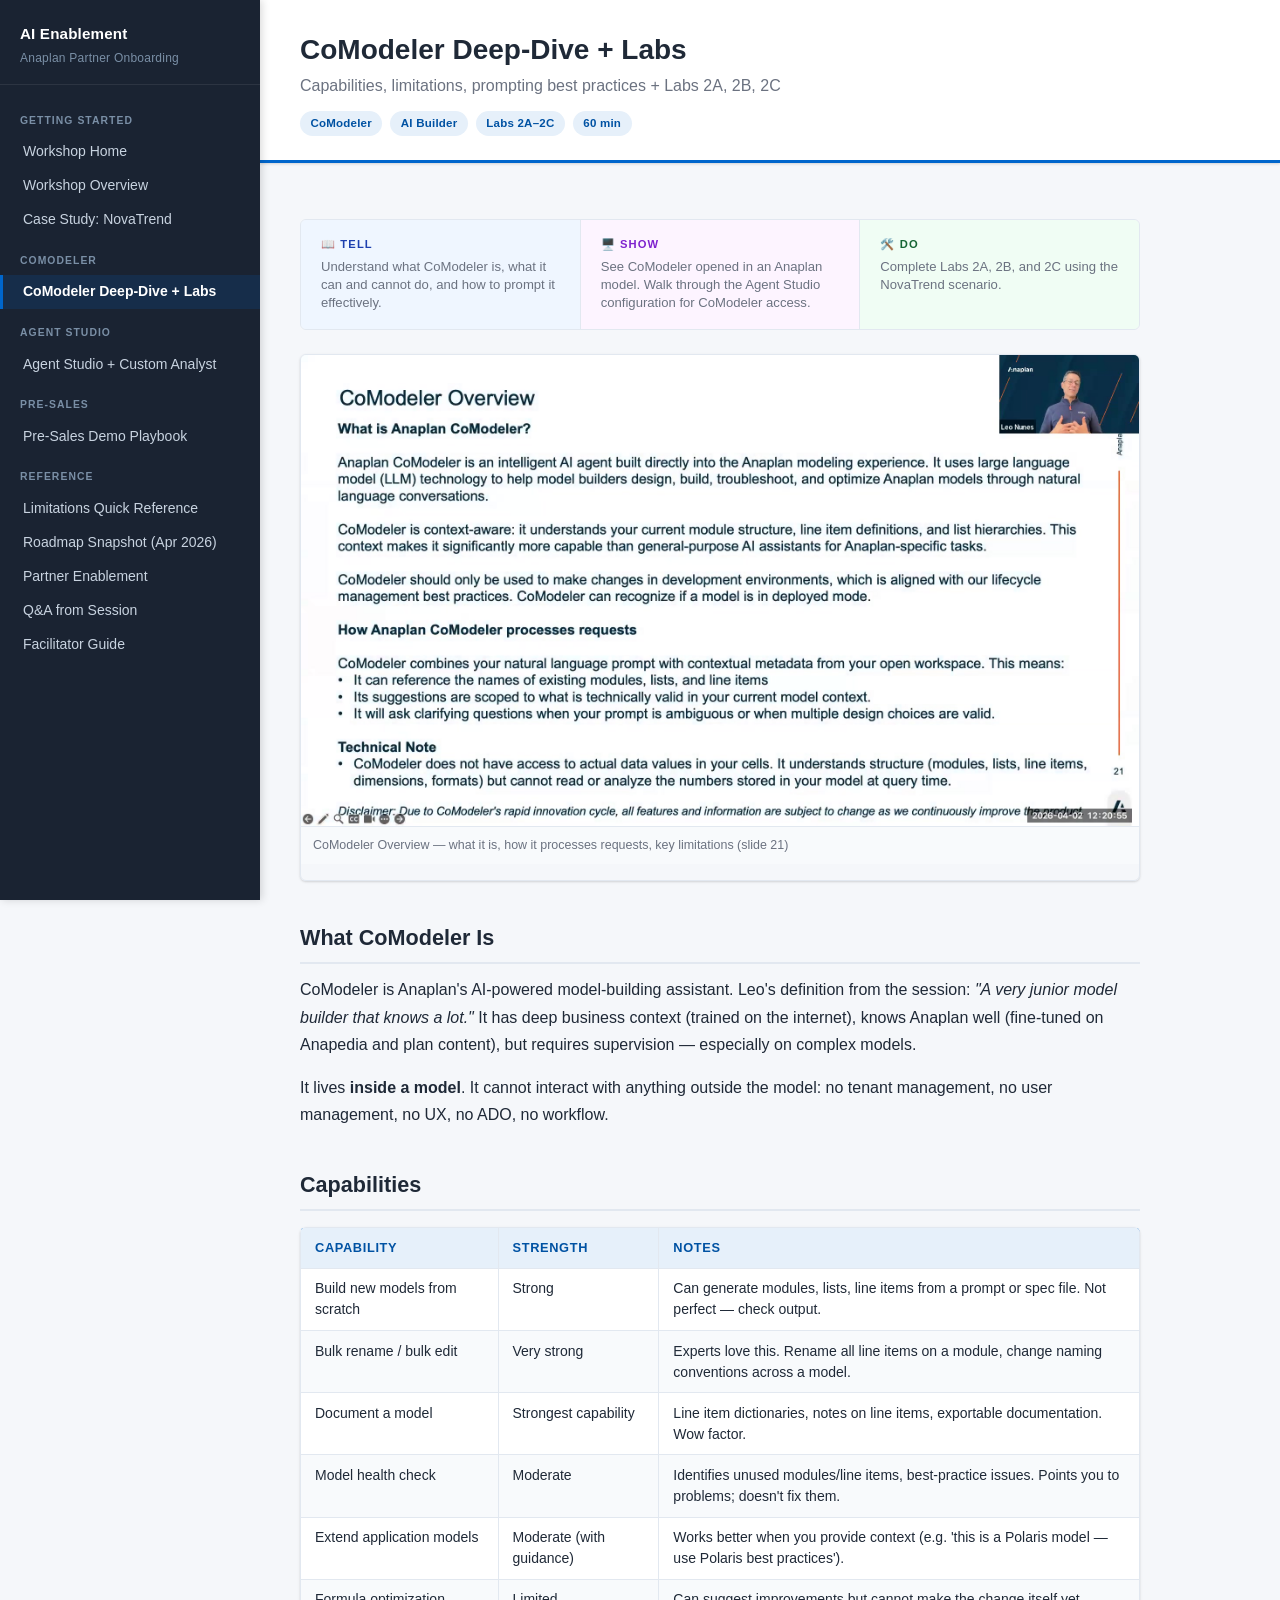
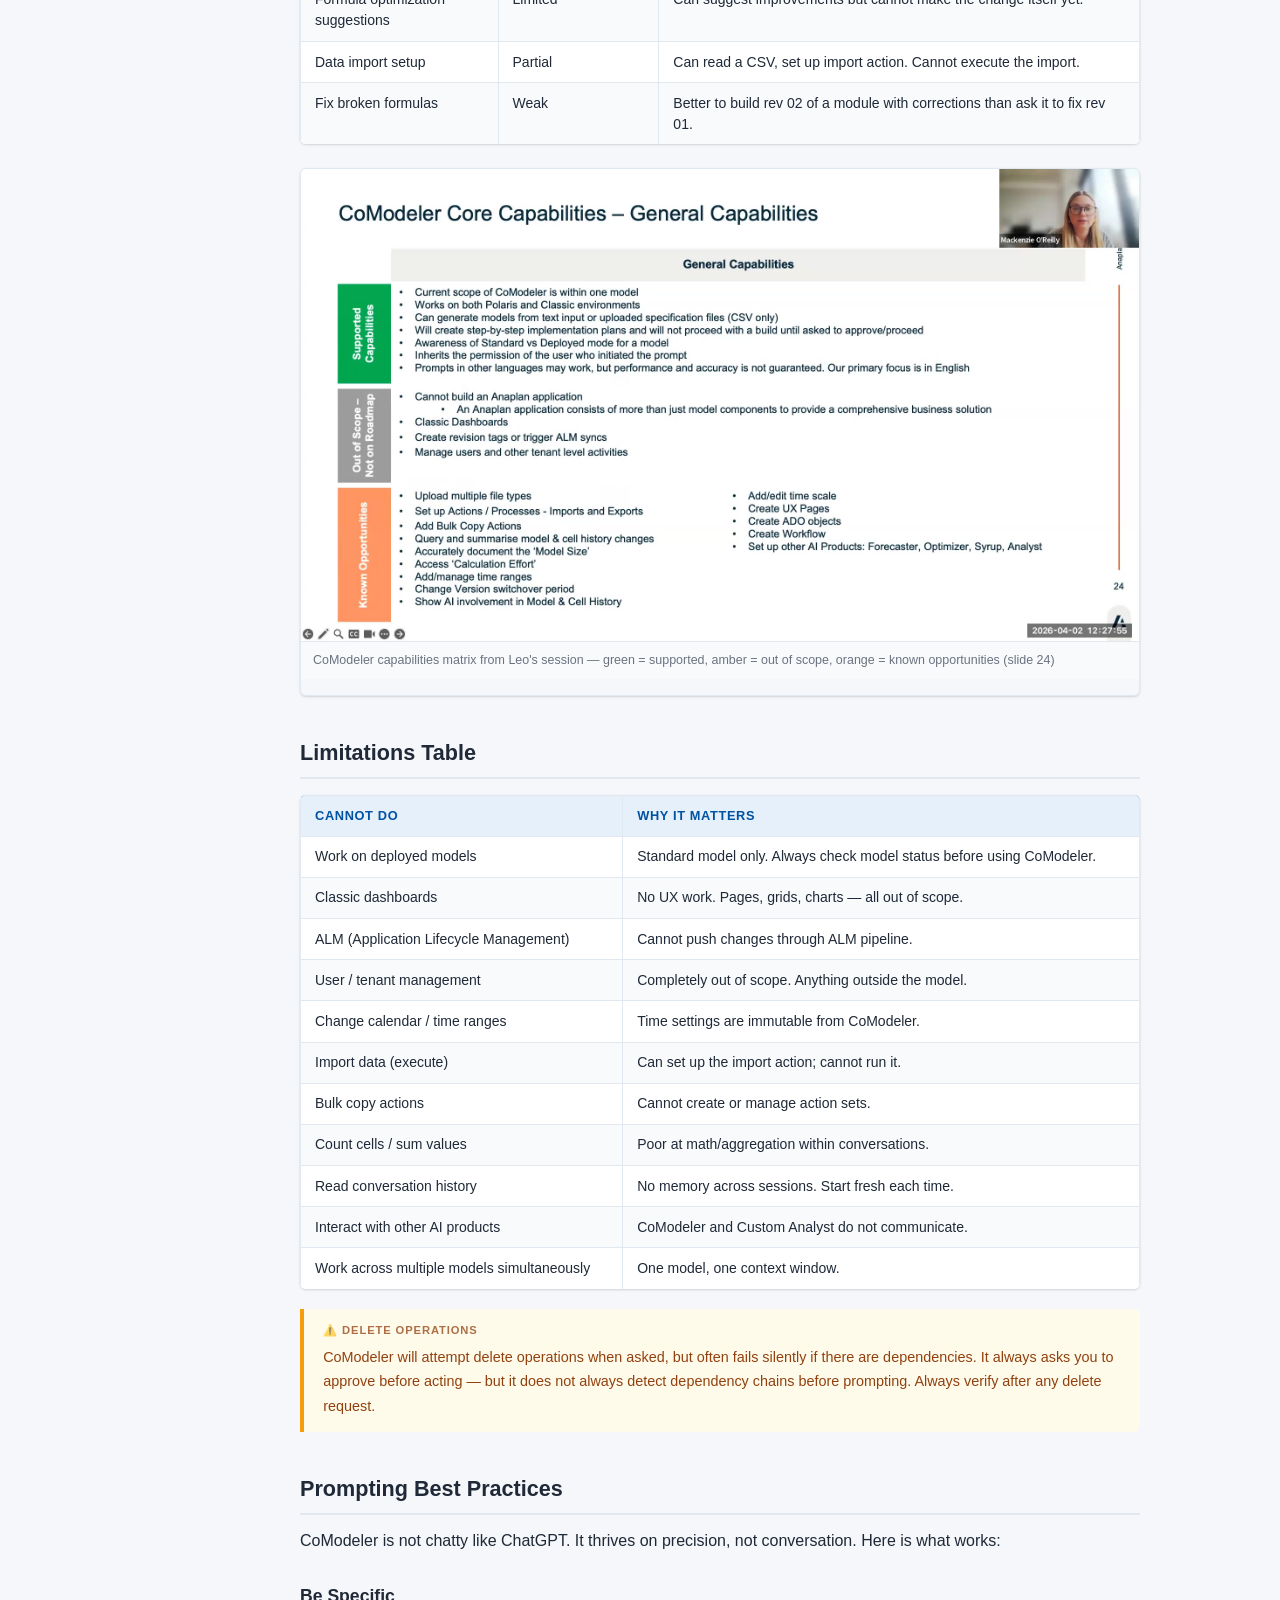
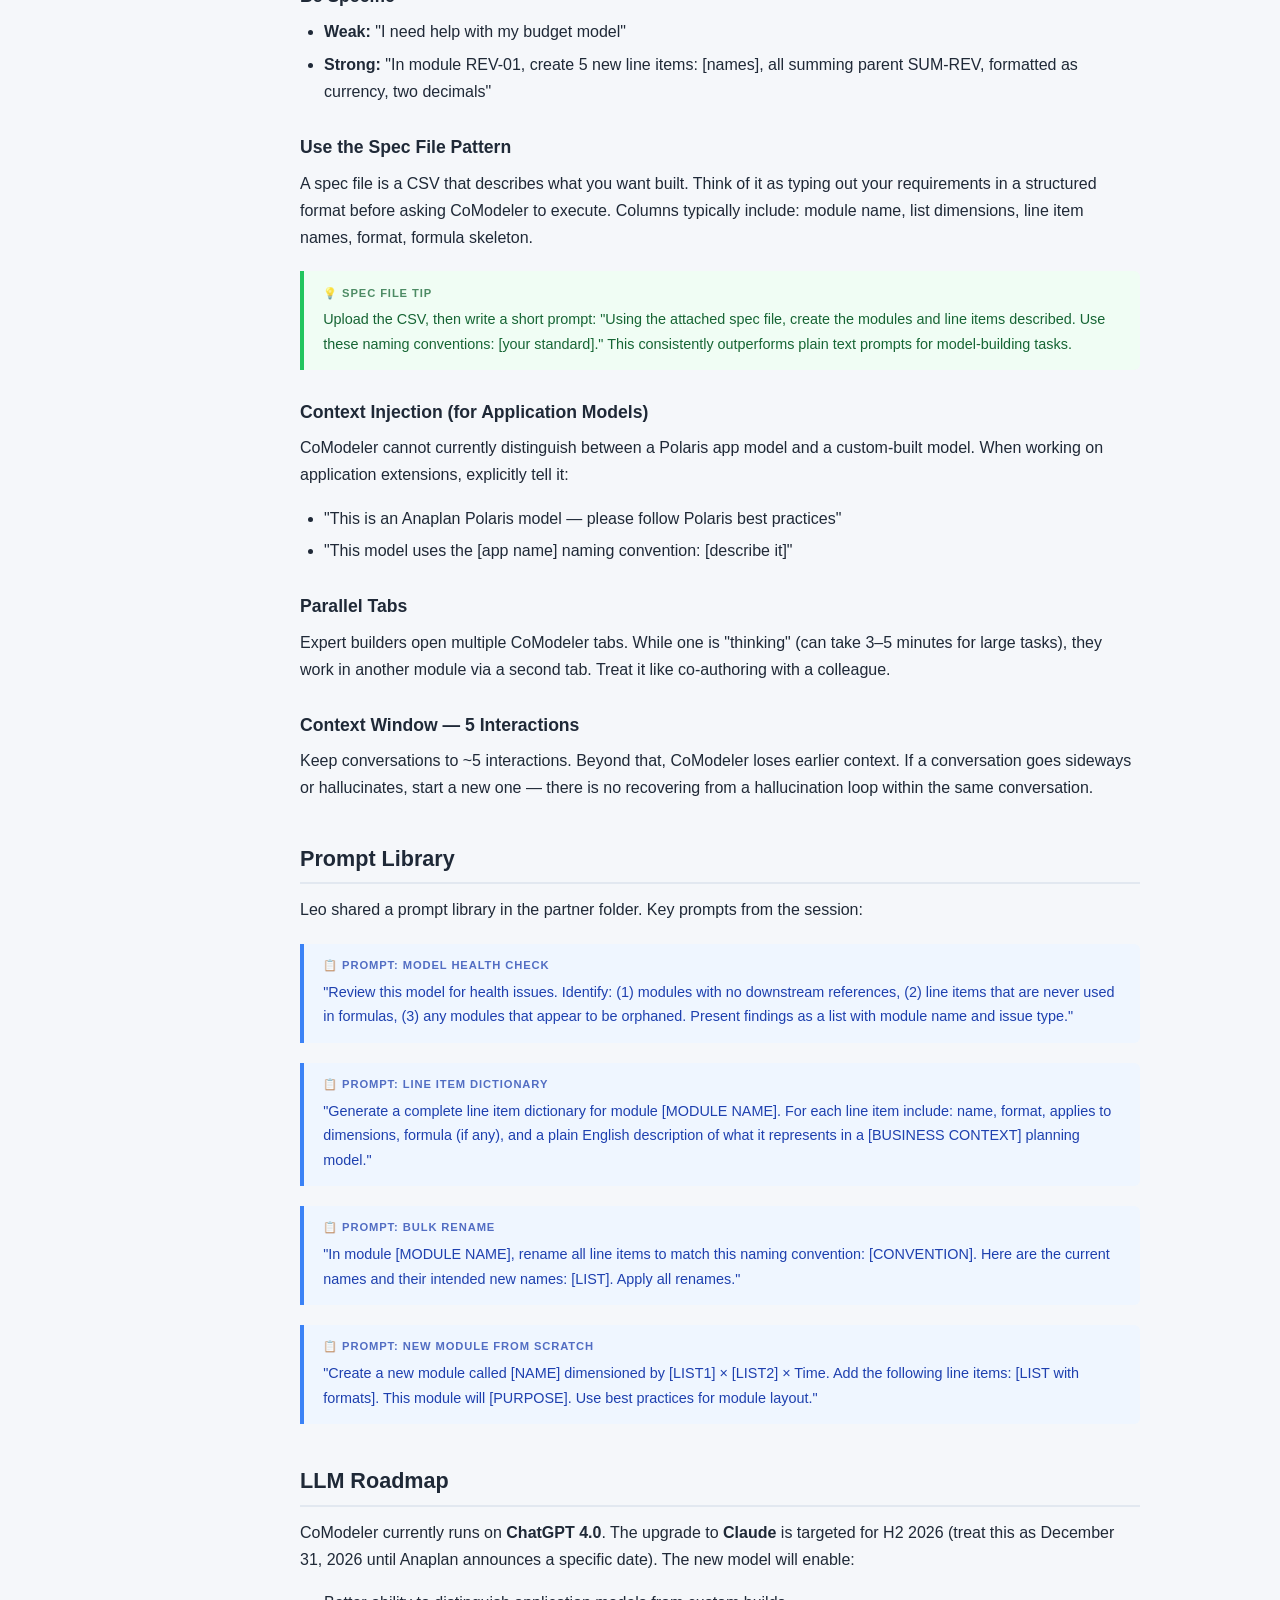
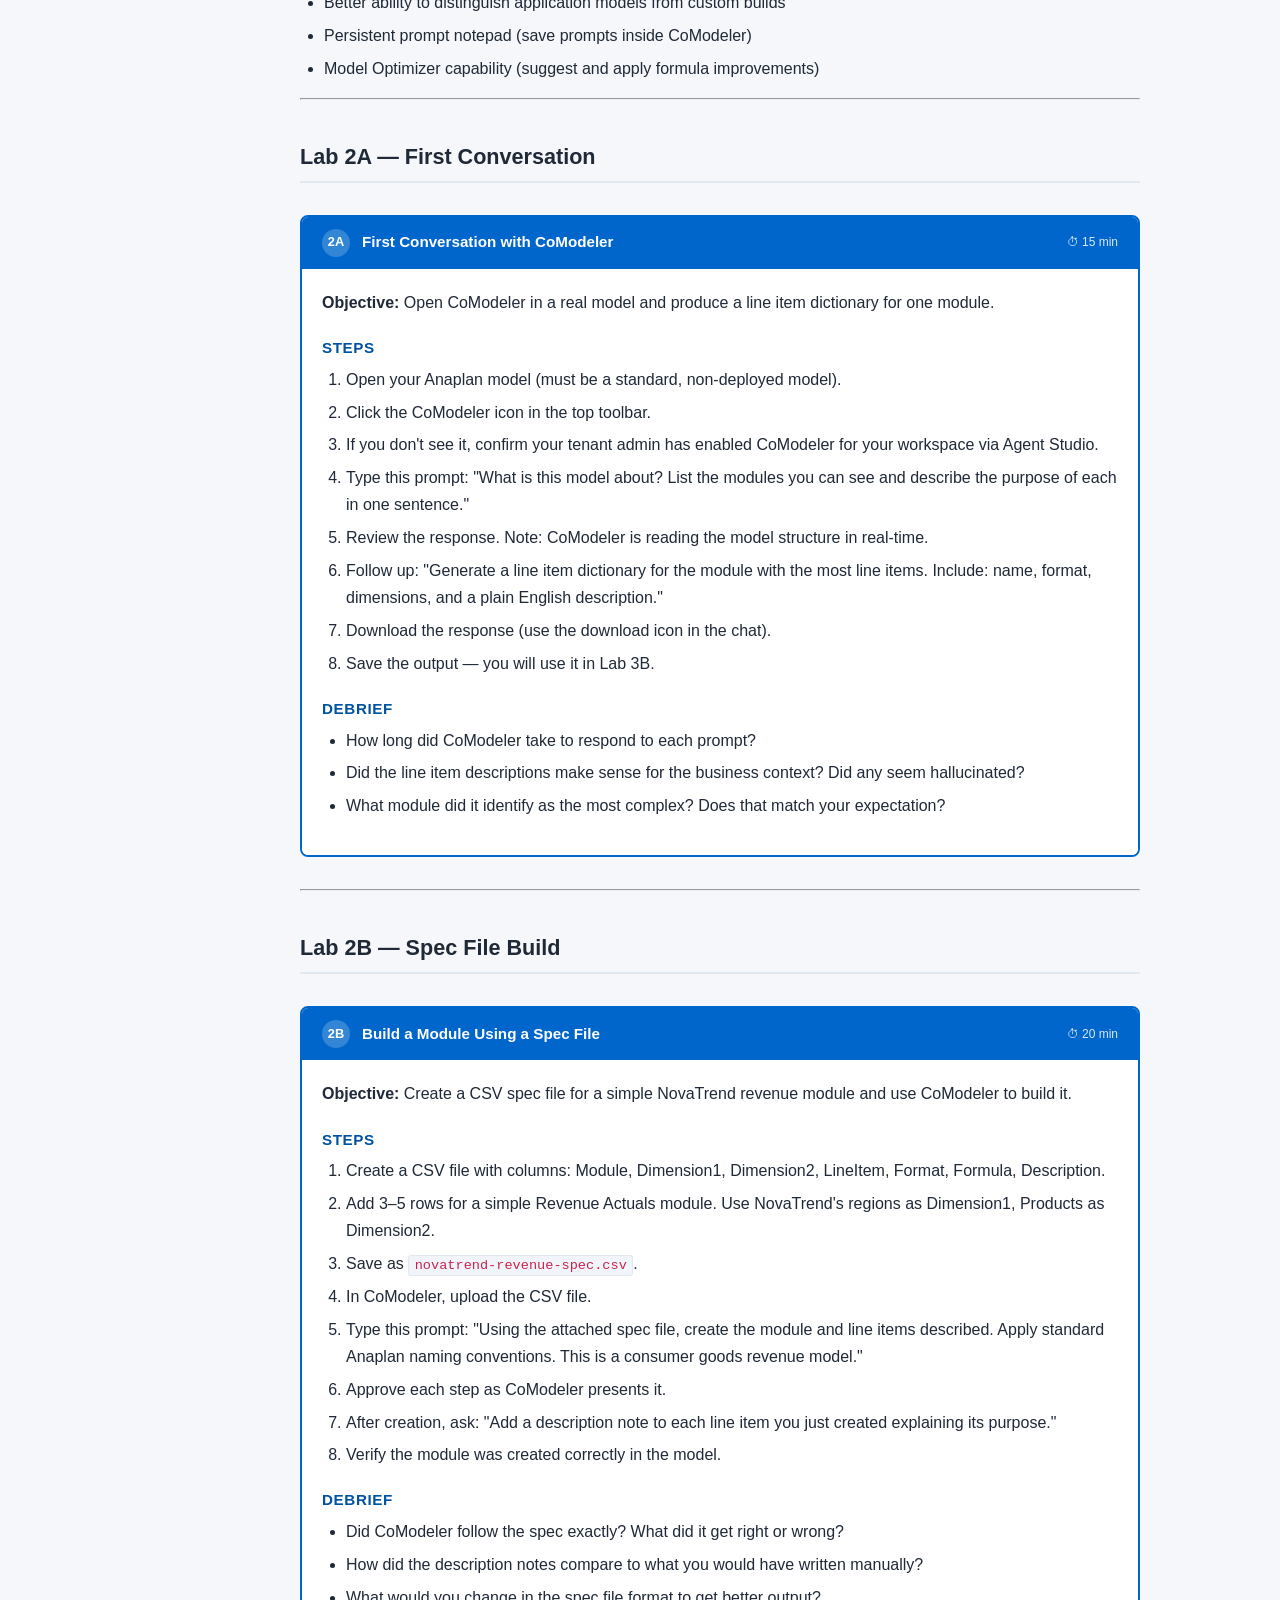
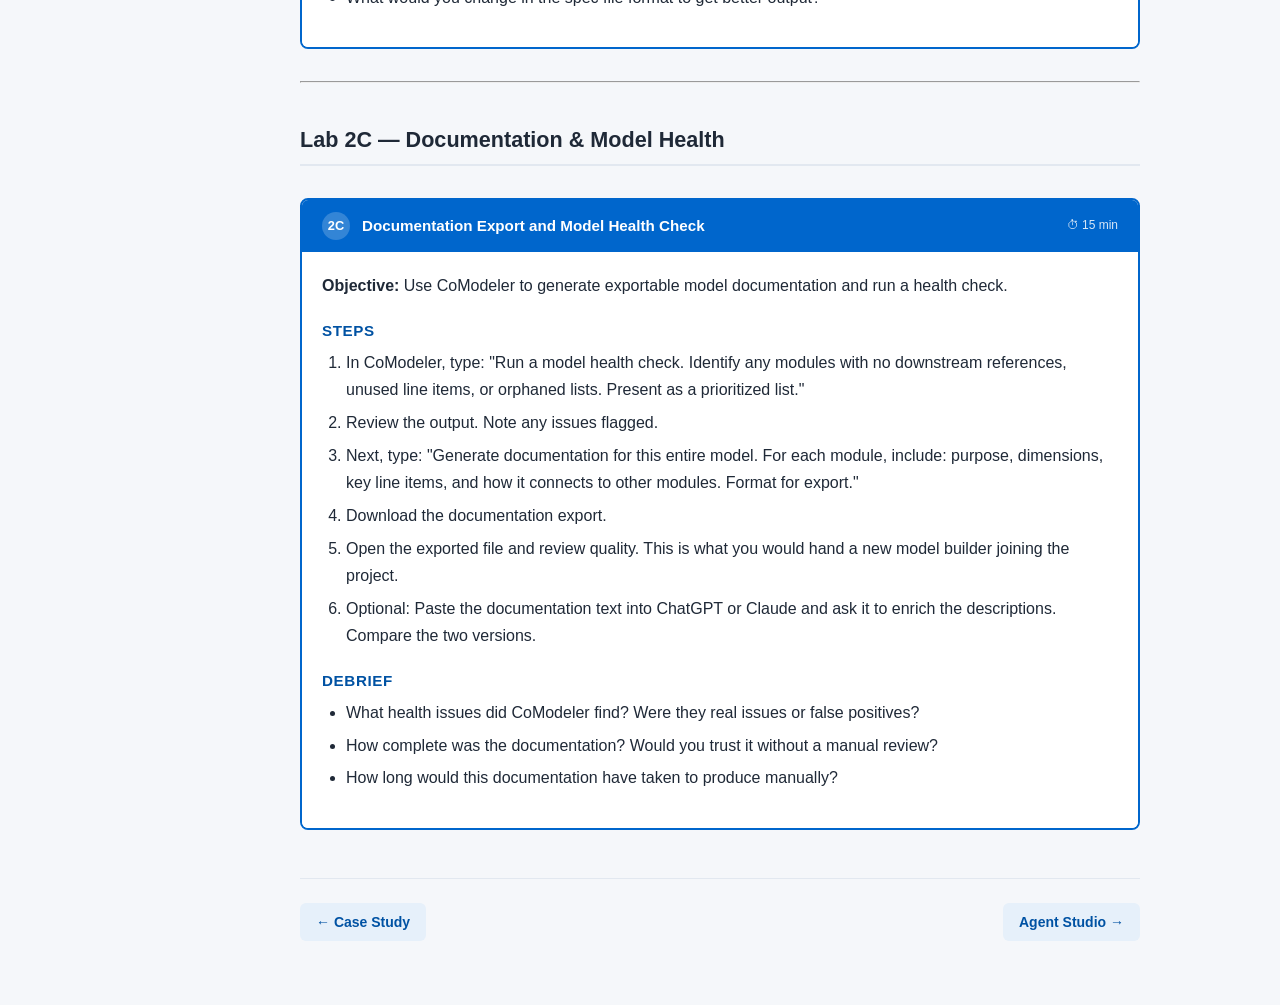
==== 03-comodeler.html @ 0d99a853 "Initial build: AI Enablement Lab Guide (April 2026)" ====
<!DOCTYPE html>
<html lang="en">
<head>
  <meta charset="UTF-8">
  <meta name="viewport" content="width=device-width, initial-scale=1.0">
  <title>CoModeler Deep-Dive + Labs — AI Enablement Lab Guide</title>
  <link rel="stylesheet" href="./css/style.css">
</head>
<body>
  <div class="mobile-header">
    <button id="hamburger">☰</button>
    <span>AI Enablement Lab Guide</span>
  </div>

  <nav class="sidebar">
    <div class="sidebar-header">
      <div class="sidebar-title">AI Enablement</div>
      <div class="sidebar-subtitle">Anaplan Partner Onboarding</div>
    </div>
    <ul class="nav-list">
      <li class="nav-section-title">Getting Started</li>
      <li><a class="nav-link" href="./index.html">Workshop Home</a></li>
      <li><a class="nav-link" href="./01-overview.html">Workshop Overview</a></li>
      <li><a class="nav-link" href="./02-case-study.html">Case Study: NovaTrend</a></li>
      <li class="nav-section-title">CoModeler</li>
      <li><a class="nav-link active" href="./03-comodeler.html">CoModeler Deep-Dive + Labs</a></li>
      <li class="nav-section-title">Agent Studio</li>
      <li><a class="nav-link" href="./04-agent-studio.html">Agent Studio + Custom Analyst</a></li>
      <li class="nav-section-title">Pre-Sales</li>
      <li><a class="nav-link" href="./05-presales-demo.html">Pre-Sales Demo Playbook</a></li>
      <li class="nav-section-title">Reference</li>
      <li><a class="nav-link" href="./06-limitations.html">Limitations Quick Reference</a></li>
      <li><a class="nav-link" href="./07-roadmap.html">Roadmap Snapshot (Apr 2026)</a></li>
      <li><a class="nav-link" href="./08-partner-enablement.html">Partner Enablement</a></li>
      <li><a class="nav-link" href="./09-qanda.html">Q&amp;A from Session</a></li>
      <li><a class="nav-link" href="./10-facilitator.html">Facilitator Guide</a></li>
    </ul>
  </nav>

  <main class="main-content">
    <div class="content-header">
      <h1>CoModeler Deep-Dive + Labs</h1>
      <p class="subtitle">Capabilities, limitations, prompting best practices + Labs 2A, 2B, 2C</p>
      <div class="badge-row">
        <span class="content-badge">CoModeler</span>
        <span class="content-badge">AI Builder</span>
        <span class="content-badge">Labs 2A–2C</span>
        <span class="content-badge">60 min</span>
      </div>
    </div>
    <div class="content-body">
      <div class="tsd-banner">
        <div class="tsd-step tsd-step-tell">
          <div class="tsd-step-label">📖 Tell</div>
          <div class="tsd-step-desc">Understand what CoModeler is, what it can and cannot do, and how to prompt it effectively.</div>
        </div>
        <div class="tsd-step tsd-step-show">
          <div class="tsd-step-label">🖥️ Show</div>
          <div class="tsd-step-desc">See CoModeler opened in an Anaplan model. Walk through the Agent Studio configuration for CoModeler access.</div>
        </div>
        <div class="tsd-step tsd-step-do">
          <div class="tsd-step-label">🛠️ Do</div>
          <div class="tsd-step-desc">Complete Labs 2A, 2B, and 2C using the NovaTrend scenario.</div>
        </div>
      </div>

      <div class="screenshot-wrap">
        <img src="./img/ss-1080.jpg" alt="CoModeler Overview slide from Leo's session" class="screenshot">
        <p class="screenshot-caption">CoModeler Overview — what it is, how it processes requests, key limitations (slide 21)</p>
      </div>

      <h2>What CoModeler Is</h2>
      <p>CoModeler is Anaplan's AI-powered model-building assistant. Leo's definition from the session: <em>"A very junior model builder that knows a lot."</em> It has deep business context (trained on the internet), knows Anaplan well (fine-tuned on Anapedia and plan content), but requires supervision — especially on complex models.</p>

      <p>It lives <strong>inside a model</strong>. It cannot interact with anything outside the model: no tenant management, no user management, no UX, no ADO, no workflow.</p>

      <h2>Capabilities</h2>
            <div class="table-wrap">
        <table>
          <thead><tr><th>Capability</th><th>Strength</th><th>Notes</th></tr></thead>
          <tbody>
        <tr><td>Build new models from scratch</td><td>Strong</td><td>Can generate modules, lists, line items from a prompt or spec file. Not perfect — check output.</td></tr>
        <tr><td>Bulk rename / bulk edit</td><td>Very strong</td><td>Experts love this. Rename all line items on a module, change naming conventions across a model.</td></tr>
        <tr><td>Document a model</td><td>Strongest capability</td><td>Line item dictionaries, notes on line items, exportable documentation. Wow factor.</td></tr>
        <tr><td>Model health check</td><td>Moderate</td><td>Identifies unused modules/line items, best-practice issues. Points you to problems; doesn't fix them.</td></tr>
        <tr><td>Extend application models</td><td>Moderate (with guidance)</td><td>Works better when you provide context (e.g. 'this is a Polaris model — use Polaris best practices').</td></tr>
        <tr><td>Formula optimization suggestions</td><td>Limited</td><td>Can suggest improvements but cannot make the change itself yet.</td></tr>
        <tr><td>Data import setup</td><td>Partial</td><td>Can read a CSV, set up import action. Cannot execute the import.</td></tr>
        <tr><td>Fix broken formulas</td><td>Weak</td><td>Better to build rev 02 of a module with corrections than ask it to fix rev 01.</td></tr>
          </tbody>
        </table>
      </div>

      <div class="screenshot-wrap">
        <img src="./img/ss-1500.jpg" alt="CoModeler Core Capabilities — Supported, Out of Scope, Known Opportunities" class="screenshot">
        <p class="screenshot-caption">CoModeler capabilities matrix from Leo's session — green = supported, amber = out of scope, orange = known opportunities (slide 24)</p>
      </div>

      <h2>Limitations Table</h2>
            <div class="table-wrap">
        <table>
          <thead><tr><th>Cannot Do</th><th>Why It Matters</th></tr></thead>
          <tbody>
        <tr><td>Work on deployed models</td><td>Standard model only. Always check model status before using CoModeler.</td></tr>
        <tr><td>Classic dashboards</td><td>No UX work. Pages, grids, charts — all out of scope.</td></tr>
        <tr><td>ALM (Application Lifecycle Management)</td><td>Cannot push changes through ALM pipeline.</td></tr>
        <tr><td>User / tenant management</td><td>Completely out of scope. Anything outside the model.</td></tr>
        <tr><td>Change calendar / time ranges</td><td>Time settings are immutable from CoModeler.</td></tr>
        <tr><td>Import data (execute)</td><td>Can set up the import action; cannot run it.</td></tr>
        <tr><td>Bulk copy actions</td><td>Cannot create or manage action sets.</td></tr>
        <tr><td>Count cells / sum values</td><td>Poor at math/aggregation within conversations.</td></tr>
        <tr><td>Read conversation history</td><td>No memory across sessions. Start fresh each time.</td></tr>
        <tr><td>Interact with other AI products</td><td>CoModeler and Custom Analyst do not communicate.</td></tr>
        <tr><td>Work across multiple models simultaneously</td><td>One model, one context window.</td></tr>
          </tbody>
        </table>
      </div>

      <div class="callout-warning">
        <span class="callout-label">⚠️ Delete Operations</span>
        <p>CoModeler will attempt delete operations when asked, but often fails silently if there are dependencies. It always asks you to approve before acting — but it does not always detect dependency chains before prompting. Always verify after any delete request.</p>
      </div>

      <h2>Prompting Best Practices</h2>
      <p>CoModeler is not chatty like ChatGPT. It thrives on precision, not conversation. Here is what works:</p>

      <h3>Be Specific</h3>
      <ul>
        <li><strong>Weak:</strong> "I need help with my budget model"</li>
        <li><strong>Strong:</strong> "In module REV-01, create 5 new line items: [names], all summing parent SUM-REV, formatted as currency, two decimals"</li>
      </ul>

      <h3>Use the Spec File Pattern</h3>
      <p>A spec file is a CSV that describes what you want built. Think of it as typing out your requirements in a structured format before asking CoModeler to execute. Columns typically include: module name, list dimensions, line item names, format, formula skeleton.</p>

      <div class="callout-tip">
        <span class="callout-label">💡 Spec File Tip</span>
        <p>Upload the CSV, then write a short prompt: "Using the attached spec file, create the modules and line items described. Use these naming conventions: [your standard]." This consistently outperforms plain text prompts for model-building tasks.</p>
      </div>

      <h3>Context Injection (for Application Models)</h3>
      <p>CoModeler cannot currently distinguish between a Polaris app model and a custom-built model. When working on application extensions, explicitly tell it:</p>
      <ul>
        <li>"This is an Anaplan Polaris model — please follow Polaris best practices"</li>
        <li>"This model uses the [app name] naming convention: [describe it]"</li>
      </ul>

      <h3>Parallel Tabs</h3>
      <p>Expert builders open multiple CoModeler tabs. While one is "thinking" (can take 3–5 minutes for large tasks), they work in another module via a second tab. Treat it like co-authoring with a colleague.</p>

      <h3>Context Window — 5 Interactions</h3>
      <p>Keep conversations to ~5 interactions. Beyond that, CoModeler loses earlier context. If a conversation goes sideways or hallucinates, start a new one — there is no recovering from a hallucination loop within the same conversation.</p>

      <h2>Prompt Library</h2>
      <p>Leo shared a prompt library in the partner folder. Key prompts from the session:</p>

      <div class="callout-note">
        <span class="callout-label">📋 Prompt: Model Health Check</span>
        <p>"Review this model for health issues. Identify: (1) modules with no downstream references, (2) line items that are never used in formulas, (3) any modules that appear to be orphaned. Present findings as a list with module name and issue type."</p>
      </div>

      <div class="callout-note">
        <span class="callout-label">📋 Prompt: Line Item Dictionary</span>
        <p>"Generate a complete line item dictionary for module [MODULE NAME]. For each line item include: name, format, applies to dimensions, formula (if any), and a plain English description of what it represents in a [BUSINESS CONTEXT] planning model."</p>
      </div>

      <div class="callout-note">
        <span class="callout-label">📋 Prompt: Bulk Rename</span>
        <p>"In module [MODULE NAME], rename all line items to match this naming convention: [CONVENTION]. Here are the current names and their intended new names: [LIST]. Apply all renames."</p>
      </div>

      <div class="callout-note">
        <span class="callout-label">📋 Prompt: New Module from Scratch</span>
        <p>"Create a new module called [NAME] dimensioned by [LIST1] × [LIST2] × Time. Add the following line items: [LIST with formats]. This module will [PURPOSE]. Use best practices for module layout."</p>
      </div>

      <h2>LLM Roadmap</h2>
      <p>CoModeler currently runs on <strong>ChatGPT 4.0</strong>. The upgrade to <strong>Claude</strong> is targeted for H2 2026 (treat this as December 31, 2026 until Anaplan announces a specific date). The new model will enable:</p>
      <ul>
        <li>Better ability to distinguish application models from custom builds</li>
        <li>Persistent prompt notepad (save prompts inside CoModeler)</li>
        <li>Model Optimizer capability (suggest and apply formula improvements)</li>
      </ul>

      <hr>
      <h2>Lab 2A — First Conversation</h2>
            <div class="mini-lab">
        <div class="mini-lab-header">
          <div class="mini-lab-number">2A</div>
          <div class="mini-lab-title">First Conversation with CoModeler</div>
          <div class="mini-lab-duration">⏱ 15 min</div>
        </div>
        <div class="mini-lab-body">
          <p><strong>Objective:</strong> Open CoModeler in a real model and produce a line item dictionary for one module.</p>
          <h4>Steps</h4>
          <ol>
          <li>Open your Anaplan model (must be a standard, non-deployed model).</li>
          <li>Click the CoModeler icon in the top toolbar.</li>
          <li>If you don't see it, confirm your tenant admin has enabled CoModeler for your workspace via Agent Studio.</li>
          <li>Type this prompt: "What is this model about? List the modules you can see and describe the purpose of each in one sentence."</li>
          <li>Review the response. Note: CoModeler is reading the model structure in real-time.</li>
          <li>Follow up: "Generate a line item dictionary for the module with the most line items. Include: name, format, dimensions, and a plain English description."</li>
          <li>Download the response (use the download icon in the chat).</li>
          <li>Save the output — you will use it in Lab 3B.</li>
          </ol>
          <h4>Debrief</h4>
          <ul>
          <li>How long did CoModeler take to respond to each prompt?</li>
          <li>Did the line item descriptions make sense for the business context? Did any seem hallucinated?</li>
          <li>What module did it identify as the most complex? Does that match your expectation?</li>
          </ul>
        </div>
      </div>

      <hr>
      <h2>Lab 2B — Spec File Build</h2>
            <div class="mini-lab">
        <div class="mini-lab-header">
          <div class="mini-lab-number">2B</div>
          <div class="mini-lab-title">Build a Module Using a Spec File</div>
          <div class="mini-lab-duration">⏱ 20 min</div>
        </div>
        <div class="mini-lab-body">
          <p><strong>Objective:</strong> Create a CSV spec file for a simple NovaTrend revenue module and use CoModeler to build it.</p>
          <h4>Steps</h4>
          <ol>
          <li>Create a CSV file with columns: Module, Dimension1, Dimension2, LineItem, Format, Formula, Description.</li>
          <li>Add 3–5 rows for a simple Revenue Actuals module. Use NovaTrend's regions as Dimension1, Products as Dimension2.</li>
          <li>Save as <code>novatrend-revenue-spec.csv</code>.</li>
          <li>In CoModeler, upload the CSV file.</li>
          <li>Type this prompt: "Using the attached spec file, create the module and line items described. Apply standard Anaplan naming conventions. This is a consumer goods revenue model."</li>
          <li>Approve each step as CoModeler presents it.</li>
          <li>After creation, ask: "Add a description note to each line item you just created explaining its purpose."</li>
          <li>Verify the module was created correctly in the model.</li>
          </ol>
          <h4>Debrief</h4>
          <ul>
          <li>Did CoModeler follow the spec exactly? What did it get right or wrong?</li>
          <li>How did the description notes compare to what you would have written manually?</li>
          <li>What would you change in the spec file format to get better output?</li>
          </ul>
        </div>
      </div>

      <hr>
      <h2>Lab 2C — Documentation &amp; Model Health</h2>
            <div class="mini-lab">
        <div class="mini-lab-header">
          <div class="mini-lab-number">2C</div>
          <div class="mini-lab-title">Documentation Export and Model Health Check</div>
          <div class="mini-lab-duration">⏱ 15 min</div>
        </div>
        <div class="mini-lab-body">
          <p><strong>Objective:</strong> Use CoModeler to generate exportable model documentation and run a health check.</p>
          <h4>Steps</h4>
          <ol>
          <li>In CoModeler, type: "Run a model health check. Identify any modules with no downstream references, unused line items, or orphaned lists. Present as a prioritized list."</li>
          <li>Review the output. Note any issues flagged.</li>
          <li>Next, type: "Generate documentation for this entire model. For each module, include: purpose, dimensions, key line items, and how it connects to other modules. Format for export."</li>
          <li>Download the documentation export.</li>
          <li>Open the exported file and review quality. This is what you would hand a new model builder joining the project.</li>
          <li>Optional: Paste the documentation text into ChatGPT or Claude and ask it to enrich the descriptions. Compare the two versions.</li>
          </ol>
          <h4>Debrief</h4>
          <ul>
          <li>What health issues did CoModeler find? Were they real issues or false positives?</li>
          <li>How complete was the documentation? Would you trust it without a manual review?</li>
          <li>How long would this documentation have taken to produce manually?</li>
          </ul>
        </div>
      </div>
      <div class="prevnext-nav">
      <a class="prevnext-prev" href="./02-case-study.html">&larr; Case Study</a>
      <a class="prevnext-next" href="./04-agent-studio.html">Agent Studio &rarr;</a>
      </div>
    </div>
  </main>
  <script src="./js/nav.js"></script>
</body>
</html>
---- css/style.css ----
/* ============================================================
   T&Q Lab Guide — Main Stylesheet
   Anaplan RPM Apps Workshop
   ============================================================ */

:root {
  --color-primary: #0066CC;
  --color-primary-dark: #0052a3;
  --color-primary-light: #e6f0fa;
  --color-sidebar-bg: #1a2332;
  --color-sidebar-text: #c8d3e0;
  --color-sidebar-heading: #7a8fa6;
  --color-sidebar-active: #0066CC;
  --color-sidebar-hover-bg: #243044;
  --color-bg: #f5f7fa;
  --color-white: #ffffff;
  --color-text: #1f2937;
  --color-text-muted: #6b7280;
  --color-border: #e2e8f0;

  /* Callout colors */
  --color-tip-border: #22c55e;
  --color-tip-bg: #f0fdf4;
  --color-tip-text: #166534;
  --color-warning-border: #f59e0b;
  --color-warning-bg: #fffbeb;
  --color-warning-text: #92400e;
  --color-note-border: #3b82f6;
  --color-note-bg: #eff6ff;
  --color-note-text: #1e40af;
  --color-important-border: #ef4444;
  --color-important-bg: #fef2f2;
  --color-important-text: #991b1b;

  --sidebar-width: 260px;
  --header-height: 52px;
  --font-sans: -apple-system, BlinkMacSystemFont, 'Segoe UI', Roboto, Oxygen, Ubuntu, sans-serif;
  --font-mono: 'SFMono-Regular', Consolas, 'Liberation Mono', Menlo, monospace;
  --radius: 6px;
  --shadow: 0 1px 3px rgba(0,0,0,0.1), 0 1px 2px rgba(0,0,0,0.06);
  --shadow-md: 0 4px 6px -1px rgba(0,0,0,0.1), 0 2px 4px -1px rgba(0,0,0,0.06);
}

/* ============================================================
   Reset & Base
   ============================================================ */

*, *::before, *::after {
  box-sizing: border-box;
  margin: 0;
  padding: 0;
}

html {
  font-size: 16px;
  scroll-behavior: smooth;
}

body {
  font-family: var(--font-sans);
  background: var(--color-bg);
  color: var(--color-text);
  line-height: 1.6;
}

/* ============================================================
   Mobile Header (hidden on desktop)
   ============================================================ */

.mobile-header {
  display: none;
  position: fixed;
  top: 0;
  left: 0;
  right: 0;
  height: var(--header-height);
  background: var(--color-sidebar-bg);
  color: #fff;
  align-items: center;
  padding: 0 1rem;
  gap: 1rem;
  z-index: 200;
  box-shadow: var(--shadow-md);
}

.mobile-header span {
  font-size: 1rem;
  font-weight: 600;
  color: #fff;
}

#hamburger {
  background: none;
  border: none;
  color: #fff;
  font-size: 1.4rem;
  cursor: pointer;
  padding: 4px 8px;
  border-radius: var(--radius);
  transition: background 0.15s;
}

#hamburger:hover {
  background: rgba(255,255,255,0.1);
}

/* ============================================================
   Sidebar
   ============================================================ */

.sidebar {
  position: fixed;
  top: 0;
  left: 0;
  bottom: 0;
  width: var(--sidebar-width);
  background: var(--color-sidebar-bg);
  color: var(--color-sidebar-text);
  overflow-y: auto;
  z-index: 100;
  display: flex;
  flex-direction: column;
  box-shadow: 2px 0 8px rgba(0,0,0,0.15);
}

.sidebar-header {
  padding: 1.5rem 1.25rem 1rem;
  border-bottom: 1px solid rgba(255,255,255,0.08);
  flex-shrink: 0;
}

.sidebar-title {
  font-size: 0.95rem;
  font-weight: 700;
  color: #fff;
  letter-spacing: 0.01em;
  line-height: 1.3;
}

.sidebar-subtitle {
  font-size: 0.75rem;
  color: var(--color-sidebar-heading);
  margin-top: 0.3rem;
  letter-spacing: 0.02em;
}

.nav-list {
  list-style: none;
  padding: 0.75rem 0 2rem;
  flex: 1;
}

.nav-section-title {
  font-size: 0.65rem;
  font-weight: 700;
  text-transform: uppercase;
  letter-spacing: 0.1em;
  color: var(--color-sidebar-heading);
  padding: 1rem 1.25rem 0.35rem;
  cursor: default;
}

.nav-link {
  display: block;
  padding: 0.45rem 1.25rem;
  font-size: 0.875rem;
  color: var(--color-sidebar-text);
  text-decoration: none;
  border-left: 3px solid transparent;
  transition: background 0.15s, color 0.15s, border-color 0.15s;
  line-height: 1.4;
}

.nav-link:hover {
  background: var(--color-sidebar-hover-bg);
  color: #fff;
  border-left-color: rgba(0,102,204,0.5);
}

.nav-link.active {
  background: rgba(0,102,204,0.15);
  color: #fff;
  border-left-color: var(--color-primary);
  font-weight: 600;
}

/* ============================================================
   Main Content
   ============================================================ */

.main-content {
  margin-left: var(--sidebar-width);
  min-height: 100vh;
  background: var(--color-bg);
}

.content-header {
  background: var(--color-white);
  border-bottom: 3px solid var(--color-primary);
  padding: 2rem 2.5rem 1.5rem;
  box-shadow: var(--shadow);
}

.content-header h1 {
  font-size: 1.75rem;
  font-weight: 700;
  color: var(--color-text);
  line-height: 1.25;
}

.content-header .subtitle {
  font-size: 1rem;
  color: var(--color-text-muted);
  margin-top: 0.4rem;
}

.content-header .badge-row {
  display: flex;
  gap: 0.5rem;
  flex-wrap: wrap;
  margin-top: 0.75rem;
}

.content-badge {
  display: inline-block;
  padding: 0.2rem 0.65rem;
  font-size: 0.72rem;
  font-weight: 600;
  border-radius: 999px;
  background: var(--color-primary-light);
  color: var(--color-primary-dark);
  letter-spacing: 0.02em;
}

.content-body {
  padding: 2rem 2.5rem 4rem;
  max-width: 920px;
}

/* ============================================================
   Typography
   ============================================================ */

.content-body h2 {
  font-size: 1.35rem;
  font-weight: 700;
  color: var(--color-text);
  margin: 2.5rem 0 0.75rem;
  padding-bottom: 0.4rem;
  border-bottom: 2px solid var(--color-border);
}

.content-body h2:first-child {
  margin-top: 0;
}

.content-body h3 {
  font-size: 1.1rem;
  font-weight: 600;
  color: var(--color-text);
  margin: 1.75rem 0 0.5rem;
}

.content-body h4 {
  font-size: 0.95rem;
  font-weight: 600;
  color: var(--color-text);
  margin: 1.25rem 0 0.35rem;
  text-transform: uppercase;
  letter-spacing: 0.04em;
  color: var(--color-primary-dark);
}

.content-body p {
  margin: 0 0 1rem;
  line-height: 1.7;
}

.content-body ul, .content-body ol {
  margin: 0 0 1rem 1.5rem;
  line-height: 1.7;
}

.content-body li {
  margin-bottom: 0.35rem;
}

.content-body strong {
  font-weight: 600;
}

/* ============================================================
   Step Badges
   ============================================================ */

.step {
  display: flex;
  gap: 1rem;
  align-items: flex-start;
  margin: 1.5rem 0;
}

.step-badge {
  display: inline-flex;
  align-items: center;
  justify-content: center;
  width: 2rem;
  height: 2rem;
  min-width: 2rem;
  background: var(--color-primary);
  color: #fff;
  font-size: 0.85rem;
  font-weight: 700;
  border-radius: 50%;
  box-shadow: var(--shadow);
  flex-shrink: 0;
  margin-top: 0.15rem;
}

.step-content {
  flex: 1;
}

.step-content h3 {
  margin-top: 0;
  margin-bottom: 0.35rem;
}

/* ============================================================
   Callout Boxes
   ============================================================ */

.callout-tip,
.callout-warning,
.callout-note,
.callout-important {
  margin: 1.25rem 0;
  padding: 0.85rem 1rem 0.85rem 1.2rem;
  border-radius: 0 var(--radius) var(--radius) 0;
  border-left: 4px solid;
  position: relative;
}

.callout-tip {
  background: var(--color-tip-bg);
  border-left-color: var(--color-tip-border);
  color: var(--color-tip-text);
}

.callout-warning {
  background: var(--color-warning-bg);
  border-left-color: var(--color-warning-border);
  color: var(--color-warning-text);
}

.callout-note {
  background: var(--color-note-bg);
  border-left-color: var(--color-note-border);
  color: var(--color-note-text);
}

.callout-important {
  background: var(--color-important-bg);
  border-left-color: var(--color-important-border);
  color: var(--color-important-text);
}

.callout-tip .callout-label,
.callout-warning .callout-label,
.callout-note .callout-label,
.callout-important .callout-label {
  font-size: 0.7rem;
  font-weight: 700;
  text-transform: uppercase;
  letter-spacing: 0.08em;
  display: block;
  margin-bottom: 0.3rem;
  opacity: 0.75;
}

.callout-tip p, .callout-warning p, .callout-note p, .callout-important p {
  margin: 0;
  font-size: 0.9rem;
}

.callout-tip ul, .callout-warning ul, .callout-note ul, .callout-important ul {
  margin: 0.35rem 0 0 1.25rem;
  font-size: 0.9rem;
}

/* ============================================================
   Screenshot Placeholders
   ============================================================ */

.screenshot-placeholder {
  min-height: 200px;
  border: 2px dashed var(--color-border);
  background: #f8fafc;
  border-radius: var(--radius);
  display: flex;
  flex-direction: column;
  align-items: center;
  justify-content: center;
  margin: 1.25rem 0;
  padding: 2rem;
  text-align: center;
  color: var(--color-text-muted);
}

.screenshot-placeholder .ss-icon {
  font-size: 2rem;
  margin-bottom: 0.5rem;
  opacity: 0.4;
}

.screenshot-placeholder .ss-label {
  font-style: italic;
  font-size: 0.875rem;
  font-weight: 500;
}

.screenshot-placeholder .ss-desc {
  font-size: 0.78rem;
  margin-top: 0.25rem;
  opacity: 0.7;
}

/* ============================================================
   Tables
   ============================================================ */

.table-wrap {
  overflow-x: auto;
  margin: 1.25rem 0;
  border-radius: var(--radius);
  box-shadow: var(--shadow);
}

table {
  width: 100%;
  border-collapse: collapse;
  background: var(--color-white);
  font-size: 0.875rem;
}

thead {
  background: var(--color-primary);
  color: #fff;
}

thead th {
  padding: 0.65rem 1rem;
  text-align: left;
  font-weight: 600;
  font-size: 0.8rem;
  text-transform: uppercase;
  letter-spacing: 0.05em;
}

tbody tr:nth-child(even) {
  background: #f8fafc;
}

tbody tr:hover {
  background: var(--color-primary-light);
}

tbody td {
  padding: 0.6rem 1rem;
  border-bottom: 1px solid var(--color-border);
  vertical-align: top;
  line-height: 1.5;
}

tbody tr:last-child td {
  border-bottom: none;
}

/* ============================================================
   Code
   ============================================================ */

code {
  font-family: var(--font-mono);
  font-size: 0.85em;
  background: #f1f5f9;
  color: #c7254e;
  padding: 0.15em 0.4em;
  border-radius: 3px;
  border: 1px solid #e2e8f0;
}

pre {
  font-family: var(--font-mono);
  font-size: 0.85rem;
  background: #1e293b;
  color: #e2e8f0;
  padding: 1.25rem 1.5rem;
  border-radius: var(--radius);
  overflow-x: auto;
  margin: 1rem 0;
  line-height: 1.6;
  box-shadow: var(--shadow);
}

pre code {
  background: none;
  color: inherit;
  padding: 0;
  border: none;
  font-size: inherit;
}

/* ============================================================
   SPM Pillar Cards
   ============================================================ */

.pillar-grid {
  display: grid;
  grid-template-columns: repeat(auto-fit, minmax(250px, 1fr));
  gap: 1rem;
  margin: 1.25rem 0;
}

.pillar-card {
  background: var(--color-white);
  border: 1px solid var(--color-border);
  border-radius: var(--radius);
  padding: 1.1rem 1.25rem;
  box-shadow: var(--shadow);
  transition: box-shadow 0.2s, transform 0.2s;
  position: relative;
}

.pillar-card:hover {
  box-shadow: var(--shadow-md);
  transform: translateY(-2px);
}

.pillar-card.featured {
  border-top: 3px solid var(--color-primary);
}

.pillar-number {
  display: inline-flex;
  align-items: center;
  justify-content: center;
  width: 1.6rem;
  height: 1.6rem;
  background: var(--color-primary);
  color: #fff;
  font-size: 0.75rem;
  font-weight: 700;
  border-radius: 50%;
  margin-bottom: 0.6rem;
}

.pillar-card h3 {
  margin: 0 0 0.35rem;
  font-size: 0.95rem;
  color: var(--color-text);
}

.pillar-card p {
  margin: 0;
  font-size: 0.83rem;
  color: var(--color-text-muted);
  line-height: 1.5;
}

.pillar-card .pillar-tag {
  display: inline-block;
  font-size: 0.65rem;
  font-weight: 700;
  padding: 0.15rem 0.5rem;
  border-radius: 999px;
  background: var(--color-primary-light);
  color: var(--color-primary-dark);
  margin-top: 0.5rem;
  text-transform: uppercase;
  letter-spacing: 0.05em;
}

/* ============================================================
   Configurator Page Sections
   ============================================================ */

.config-section {
  background: var(--color-white);
  border: 1px solid var(--color-border);
  border-radius: var(--radius);
  padding: 1.5rem;
  margin: 1.25rem 0;
  box-shadow: var(--shadow);
}

.config-section-header {
  display: flex;
  align-items: center;
  gap: 0.75rem;
  margin-bottom: 1rem;
  padding-bottom: 0.75rem;
  border-bottom: 1px solid var(--color-border);
}

.config-section-num {
  display: inline-flex;
  align-items: center;
  justify-content: center;
  width: 2.2rem;
  height: 2.2rem;
  min-width: 2.2rem;
  background: var(--color-primary);
  color: #fff;
  font-size: 0.9rem;
  font-weight: 700;
  border-radius: var(--radius);
  box-shadow: var(--shadow);
}

.config-section-title {
  font-size: 1.05rem;
  font-weight: 700;
  color: var(--color-text);
}

.config-section-star {
  color: #f59e0b;
  font-size: 1.1rem;
}

/* ============================================================
   Agenda / Schedule
   ============================================================ */

.agenda-table td:first-child {
  font-weight: 600;
  white-space: nowrap;
  color: var(--color-primary-dark);
}

.agenda-table td:nth-child(2) {
  color: var(--color-text-muted);
  font-size: 0.82rem;
  white-space: nowrap;
}

/* ============================================================
   Checklist
   ============================================================ */

.checklist {
  list-style: none;
  margin: 0 0 1rem;
  padding: 0;
}

.checklist li {
  display: flex;
  align-items: flex-start;
  gap: 0.6rem;
  padding: 0.45rem 0;
  border-bottom: 1px solid var(--color-border);
  font-size: 0.875rem;
}

.checklist li:last-child {
  border-bottom: none;
}

.checklist li::before {
  content: '☐';
  font-size: 1rem;
  color: var(--color-primary);
  flex-shrink: 0;
  margin-top: 0.05rem;
}

/* ============================================================
   Utility
   ============================================================ */

.star {
  color: #f59e0b;
}

.text-muted {
  color: var(--color-text-muted);
  font-size: 0.875rem;
}

.divider {
  border: none;
  border-top: 1px solid var(--color-border);
  margin: 2rem 0;
}

.two-col {
  display: grid;
  grid-template-columns: 1fr 1fr;
  gap: 1.25rem;
  margin: 1rem 0;
}

.card {
  background: var(--color-white);
  border: 1px solid var(--color-border);
  border-radius: var(--radius);
  padding: 1.25rem;
  box-shadow: var(--shadow);
}

.card h3 {
  margin-top: 0;
  font-size: 0.95rem;
  color: var(--color-primary-dark);
  border-bottom: 1px solid var(--color-border);
  padding-bottom: 0.5rem;
  margin-bottom: 0.75rem;
}

/* ============================================================
   Index / Landing page
   ============================================================ */

.index-hero {
  background: linear-gradient(135deg, #0052a3 0%, #0066CC 60%, #1a90e0 100%);
  color: #fff;
  padding: 3rem 2.5rem;
  border-bottom: 4px solid var(--color-primary-dark);
}

.index-hero h1 {
  font-size: 2rem;
  font-weight: 800;
  line-height: 1.2;
  margin-bottom: 0.5rem;
}

.index-hero p {
  font-size: 1.05rem;
  opacity: 0.9;
  margin: 0;
}

.index-nav-grid {
  display: grid;
  grid-template-columns: repeat(auto-fit, minmax(200px, 1fr));
  gap: 1rem;
  margin: 1.5rem 0;
}

.index-nav-card {
  background: var(--color-white);
  border: 1px solid var(--color-border);
  border-radius: var(--radius);
  padding: 1.1rem;
  text-decoration: none;
  color: var(--color-text);
  box-shadow: var(--shadow);
  transition: box-shadow 0.2s, transform 0.2s, border-color 0.2s;
  display: block;
}

.index-nav-card:hover {
  box-shadow: var(--shadow-md);
  transform: translateY(-2px);
  border-color: var(--color-primary);
  color: var(--color-text);
  text-decoration: none;
}

.index-nav-card .inc-num {
  font-size: 0.68rem;
  font-weight: 700;
  text-transform: uppercase;
  letter-spacing: 0.08em;
  color: var(--color-primary);
  margin-bottom: 0.3rem;
}

.index-nav-card .inc-title {
  font-size: 0.92rem;
  font-weight: 600;
  line-height: 1.35;
}

.index-nav-card .inc-desc {
  font-size: 0.78rem;
  color: var(--color-text-muted);
  margin-top: 0.3rem;
  line-height: 1.4;
}

/* ============================================================
   Mobile / Responsive
   ============================================================ */

@media (max-width: 768px) {
  .mobile-header {
    display: flex;
  }

  .sidebar {
    transform: translateX(-100%);
    transition: transform 0.25s ease;
    top: var(--header-height);
    z-index: 150;
  }

  .sidebar.open {
    transform: translateX(0);
    box-shadow: 4px 0 20px rgba(0,0,0,0.3);
  }

  .main-content {
    margin-left: 0;
    padding-top: var(--header-height);
  }

  .content-header {
    padding: 1.25rem 1rem 1rem;
  }

  .content-header h1 {
    font-size: 1.35rem;
  }

  .content-body {
    padding: 1.25rem 1rem 3rem;
  }

  .two-col {
    grid-template-columns: 1fr;
  }

  .pillar-grid {
    grid-template-columns: 1fr;
  }

  .index-hero {
    padding: 2rem 1rem;
  }

  .index-hero h1 {
    font-size: 1.5rem;
  }

  .index-nav-grid {
    grid-template-columns: 1fr 1fr;
  }
}

@media (max-width: 480px) {
  .index-nav-grid {
    grid-template-columns: 1fr;
  }
}

/* ============================================================
   Language Switcher
   ============================================================ */

.lang-switcher {
  padding: 0.75rem 1rem;
  border-top: 1px solid rgba(255,255,255,0.08);
  margin-top: auto;
}

.lang-switcher-label {
  font-size: 0.65rem;
  text-transform: uppercase;
  letter-spacing: 0.08em;
  color: var(--color-sidebar-heading);
  margin-bottom: 0.4rem;
  display: block;
}

.lang-select {
  width: 100%;
  background: rgba(255,255,255,0.07);
  border: 1px solid rgba(255,255,255,0.12);
  color: var(--color-sidebar-text);
  border-radius: var(--radius);
  padding: 0.4rem 0.6rem;
  font-size: 0.82rem;
  cursor: pointer;
  appearance: none;
  -webkit-appearance: none;
  background-image: url("data:image/svg+xml,%3Csvg xmlns='http://www.w3.org/2000/svg' width='12' height='12' viewBox='0 0 24 24' fill='none' stroke='%237a8fa6' stroke-width='2'%3E%3Cpolyline points='6 9 12 15 18 9'/%3E%3C/svg%3E");
  background-repeat: no-repeat;
  background-position: right 0.6rem center;
  padding-right: 2rem;
  transition: border-color 0.15s, background-color 0.15s;
}

.lang-select:hover,
.lang-select:focus {
  border-color: var(--color-primary);
  background-color: rgba(255,255,255,0.1);
  outline: none;
}

.lang-select option {
  background: #1a2332;
  color: #c8d3e0;
}

.lang-badge {
  display: inline-block;
  font-size: 0.7rem;
  padding: 1px 5px;
  border-radius: 3px;
  background: rgba(0,102,204,0.3);
  color: #7eb8f7;
  margin-left: 4px;
  vertical-align: middle;
}

/* ============================================================
   Tell-Show-Do Framework Styles
   ============================================================ */

.tsd-banner {
  display: flex;
  gap: 0;
  border: 1px solid var(--color-border);
  border-radius: var(--radius);
  overflow: hidden;
  margin: 1.5rem 0;
}

.tsd-step {
  flex: 1;
  padding: 1rem 1.25rem;
  display: flex;
  flex-direction: column;
  gap: 0.25rem;
}

.tsd-step-tell {
  background: #eff6ff;
  border-right: 1px solid var(--color-border);
}

.tsd-step-show {
  background: #fdf4ff;
  border-right: 1px solid var(--color-border);
}

.tsd-step-do {
  background: #f0fdf4;
}

.tsd-step-label {
  font-size: 0.7rem;
  font-weight: 700;
  text-transform: uppercase;
  letter-spacing: 0.1em;
}

.tsd-step-tell .tsd-step-label { color: #1e40af; }
.tsd-step-show .tsd-step-label { color: #7e22ce; }
.tsd-step-do .tsd-step-label { color: #166534; }

.tsd-step-heading {
  font-size: 0.95rem;
  font-weight: 600;
  color: var(--color-text);
}

.tsd-step-desc {
  font-size: 0.82rem;
  color: var(--color-text-muted);
  line-height: 1.4;
}

.callout-do {
  background: #f0fdf4;
  border-left: 4px solid #22c55e;
  border-radius: 0 var(--radius) var(--radius) 0;
  padding: 1rem 1.25rem;
  margin: 1.5rem 0;
}

.callout-do .callout-label {
  display: block;
  font-size: 0.72rem;
  font-weight: 700;
  text-transform: uppercase;
  letter-spacing: 0.08em;
  color: #166534;
  margin-bottom: 0.4rem;
}

.callout-do p, .callout-do ul {
  font-size: 0.9rem;
  color: #14532d;
}

.callout-do ul {
  padding-left: 1.25rem;
  margin-top: 0.5rem;
}

.callout-do ul li {
  margin-bottom: 0.3rem;
}

.callout-show {
  background: #fdf4ff;
  border-left: 4px solid #a855f7;
  border-radius: 0 var(--radius) var(--radius) 0;
  padding: 1rem 1.25rem;
  margin: 1.5rem 0;
}

.callout-show .callout-label {
  display: block;
  font-size: 0.72rem;
  font-weight: 700;
  text-transform: uppercase;
  letter-spacing: 0.08em;
  color: #7e22ce;
  margin-bottom: 0.4rem;
}

.callout-show p {
  font-size: 0.9rem;
  color: #581c87;
}

@media (max-width: 600px) {
  .tsd-banner {
    flex-direction: column;
  }
  .tsd-step-tell, .tsd-step-show {
    border-right: none;
    border-bottom: 1px solid var(--color-border);
  }
}

/* ============================================================
   Inter-App Data Flow Diagram
   ============================================================ */

.flow-diagram {
  display: flex;
  align-items: center;
  gap: 0;
  margin: 1.5rem 0;
  overflow-x: auto;
}

.flow-node {
  flex: 1;
  min-width: 160px;
  padding: 1.25rem 1rem;
  border-radius: var(--radius);
  text-align: center;
  border: 2px solid transparent;
}

.flow-node-seg {
  background: #fdf4ff;
  border-color: #a855f7;
}

.flow-node-tq {
  background: #eff6ff;
  border-color: #3b82f6;
}

.flow-node-cap {
  background: #f0fdf4;
  border-color: #22c55e;
}

.flow-node-icon {
  font-size: 1.8rem;
  margin-bottom: 0.4rem;
}

.flow-node-label {
  font-size: 0.85rem;
  font-weight: 700;
  color: var(--color-text);
  margin-bottom: 0.4rem;
}

.flow-node-desc {
  font-size: 0.75rem;
  color: var(--color-text-muted);
  line-height: 1.4;
}

.flow-arrow {
  display: flex;
  flex-direction: column;
  align-items: center;
  padding: 0 0.5rem;
  min-width: 80px;
}

.flow-arrow-line {
  width: 100%;
  height: 2px;
  background: var(--color-border);
  position: relative;
}

.flow-arrow-line::after {
  content: '▶';
  position: absolute;
  right: -6px;
  top: -9px;
  font-size: 0.8rem;
  color: var(--color-text-muted);
}

.flow-arrow-label {
  font-size: 0.68rem;
  color: var(--color-text-muted);
  text-align: center;
  margin-top: 0.4rem;
  line-height: 1.3;
}

@media (max-width: 700px) {
  .flow-diagram {
    flex-direction: column;
  }
  .flow-arrow {
    transform: rotate(90deg);
    min-width: 60px;
  }
}

/* ============================================================
   Configure vs. Extend Decision Tree
   ============================================================ */

.decision-tree {
  background: #f8fafc;
  border: 1px solid var(--color-border);
  border-radius: var(--radius);
  padding: 1.5rem;
  margin: 1.5rem 0;
}

.dt-question {
  background: #fff;
  border: 1px solid #94a3b8;
  border-radius: var(--radius);
  padding: 0.6rem 1rem;
  font-size: 0.88rem;
  font-weight: 600;
  color: var(--color-text);
  margin-bottom: 0.75rem;
  display: inline-block;
}

.dt-branches {
  padding-left: 1.5rem;
  border-left: 2px solid var(--color-border);
  margin-left: 0.5rem;
  display: flex;
  flex-direction: column;
  gap: 0.75rem;
}

.dt-branch {
  display: flex;
  flex-direction: column;
  gap: 0.5rem;
}

.dt-branch-label {
  font-size: 0.72rem;
  font-weight: 700;
  text-transform: uppercase;
  letter-spacing: 0.08em;
  padding: 0.2rem 0.6rem;
  border-radius: 20px;
  display: inline-block;
  width: fit-content;
}

.dt-yes {
  background: #dcfce7;
  color: #166534;
}

.dt-no {
  background: #fee2e2;
  color: #991b1b;
}

.dt-answer {
  font-size: 0.85rem;
  padding: 0.5rem 0.75rem;
  border-radius: var(--radius);
  border-left: 3px solid transparent;
}

.dt-configure {
  background: #f0fdf4;
  border-color: #22c55e;
  color: #14532d;
}

.dt-extend {
  background: #fffbeb;
  border-color: #f59e0b;
  color: #78350f;
}

.dt-branch-content {
  padding-left: 0.75rem;
}

/* ============================================================
   Mini-Lab Styles
   ============================================================ */

.mini-lab {
  border: 2px solid #0066cc;
  border-radius: 8px;
  margin: 2rem 0;
  overflow: hidden;
}

.mini-lab-header {
  background: #0066cc;
  color: #fff;
  padding: 0.75rem 1.25rem;
  display: flex;
  align-items: center;
  gap: 0.75rem;
}

.mini-lab-number {
  background: rgba(255,255,255,0.2);
  border-radius: 50%;
  width: 28px;
  height: 28px;
  display: flex;
  align-items: center;
  justify-content: center;
  font-size: 0.8rem;
  font-weight: 700;
  flex-shrink: 0;
}

.mini-lab-title {
  font-size: 0.95rem;
  font-weight: 700;
  flex: 1;
}

.mini-lab-duration {
  font-size: 0.75rem;
  opacity: 0.85;
  white-space: nowrap;
}

.mini-lab-body {
  padding: 1.25rem;
  background: #fff;
}

.mini-lab-objective {
  background: #eff6ff;
  border-left: 3px solid #0066cc;
  padding: 0.6rem 1rem;
  font-size: 0.88rem;
  color: #1e40af;
  border-radius: 0 4px 4px 0;
  margin-bottom: 1rem;
}

.mini-lab-objective strong {
  display: block;
  font-size: 0.7rem;
  text-transform: uppercase;
  letter-spacing: 0.08em;
  margin-bottom: 0.2rem;
  opacity: 0.75;
}

.mini-lab-steps {
  list-style: none;
  padding: 0;
  margin: 0.75rem 0;
}

.mini-lab-steps li {
  display: flex;
  gap: 0.75rem;
  padding: 0.5rem 0;
  border-bottom: 1px solid #f0f4f8;
  font-size: 0.9rem;
  align-items: flex-start;
}

.mini-lab-steps li:last-child {
  border-bottom: none;
}

.mini-lab-step-num {
  background: #e0e7ff;
  color: #3730a3;
  border-radius: 50%;
  width: 22px;
  height: 22px;
  display: flex;
  align-items: center;
  justify-content: center;
  font-size: 0.72rem;
  font-weight: 700;
  flex-shrink: 0;
  margin-top: 1px;
}

.mini-lab-completion {
  background: #f8fafc;
  border-top: 1px solid var(--color-border);
  padding: 1rem 1.25rem;
}

.mini-lab-completion-label {
  font-size: 0.72rem;
  font-weight: 700;
  text-transform: uppercase;
  letter-spacing: 0.08em;
  color: #166534;
  margin-bottom: 0.6rem;
  display: flex;
  align-items: center;
  gap: 0.4rem;
}

.mini-lab-nav {
  display: flex;
  justify-content: flex-end;
  margin-top: 0.75rem;
}

.mini-lab-next {
  background: #0066cc;
  color: #fff;
  border: none;
  padding: 0.4rem 1rem;
  border-radius: 4px;
  font-size: 0.82rem;
  font-weight: 600;
  cursor: pointer;
  text-decoration: none;
  display: inline-block;
}

.mini-lab-next:hover {
  background: #0052a3;
  color: #fff;
}

/* ============================================================
   AI Enablement Workshop — Additional Styles
   ============================================================ */

/* Module Grid (landing page) */
.module-grid {
  display: grid;
  grid-template-columns: repeat(auto-fill, minmax(220px, 1fr));
  gap: 1rem;
  margin: 1.5rem 0;
}

.module-card {
  display: flex;
  flex-direction: column;
  gap: 0.4rem;
  padding: 1.25rem;
  background: var(--color-white);
  border: 1px solid var(--color-border);
  border-radius: var(--radius);
  text-decoration: none;
  color: var(--color-text);
  transition: border-color 0.15s, box-shadow 0.15s;
  box-shadow: var(--shadow);
}

.module-card:hover {
  border-color: var(--color-primary);
  box-shadow: var(--shadow-md);
}

.module-icon {
  font-size: 1.5rem;
  margin-bottom: 0.25rem;
}

.module-name {
  font-size: 0.95rem;
  font-weight: 700;
  color: var(--color-text);
}

.module-desc {
  font-size: 0.8rem;
  color: var(--color-text-muted);
  line-height: 1.4;
}

/* Prev/Next navigation */
.prevnext-nav {
  display: flex;
  justify-content: space-between;
  align-items: center;
  margin-top: 3rem;
  padding-top: 1.5rem;
  border-top: 1px solid var(--color-border);
  gap: 1rem;
}

.prevnext-prev,
.prevnext-next {
  display: inline-block;
  padding: 0.5rem 1rem;
  background: var(--color-primary-light);
  color: var(--color-primary-dark);
  border-radius: var(--radius);
  text-decoration: none;
  font-size: 0.875rem;
  font-weight: 600;
  transition: background 0.15s;
}

.prevnext-prev:hover,
.prevnext-next:hover {
  background: #cce0f5;
}

/* Screenshots */
.screenshot-wrap {
  margin: 1.5rem 0;
  border: 1px solid var(--color-border);
  border-radius: var(--radius);
  overflow: hidden;
  box-shadow: var(--shadow);
}

.screenshot {
  display: block;
  width: 100%;
  height: auto;
}

.screenshot-caption {
  padding: 0.5rem 0.75rem;
  font-size: 0.78rem;
  color: var(--color-text-muted);
  background: #f8fafc;
  border-top: 1px solid var(--color-border);
  margin: 0;
}

/* TSD step colors (icon helpers) */
.tsd-tell { color: #1e40af; }
.tsd-show { color: #7e22ce; }
.tsd-do   { color: #166534; }

/* Table wrap */
.table-wrap {
  overflow-x: auto;
  margin: 1rem 0;
}

.table-wrap table,
.content-body table {
  width: 100%;
  border-collapse: collapse;
  font-size: 0.875rem;
}

.table-wrap th,
.table-wrap td,
.content-body th,
.content-body td {
  padding: 0.6rem 0.875rem;
  text-align: left;
  border: 1px solid var(--color-border);
}

.table-wrap th,
.content-body th {
  background: var(--color-primary-light);
  color: var(--color-primary-dark);
  font-weight: 700;
  font-size: 0.8rem;
}

.table-wrap tr:nth-child(even) td,
.content-body tr:nth-child(even) td {
  background: #f8fafc;
}
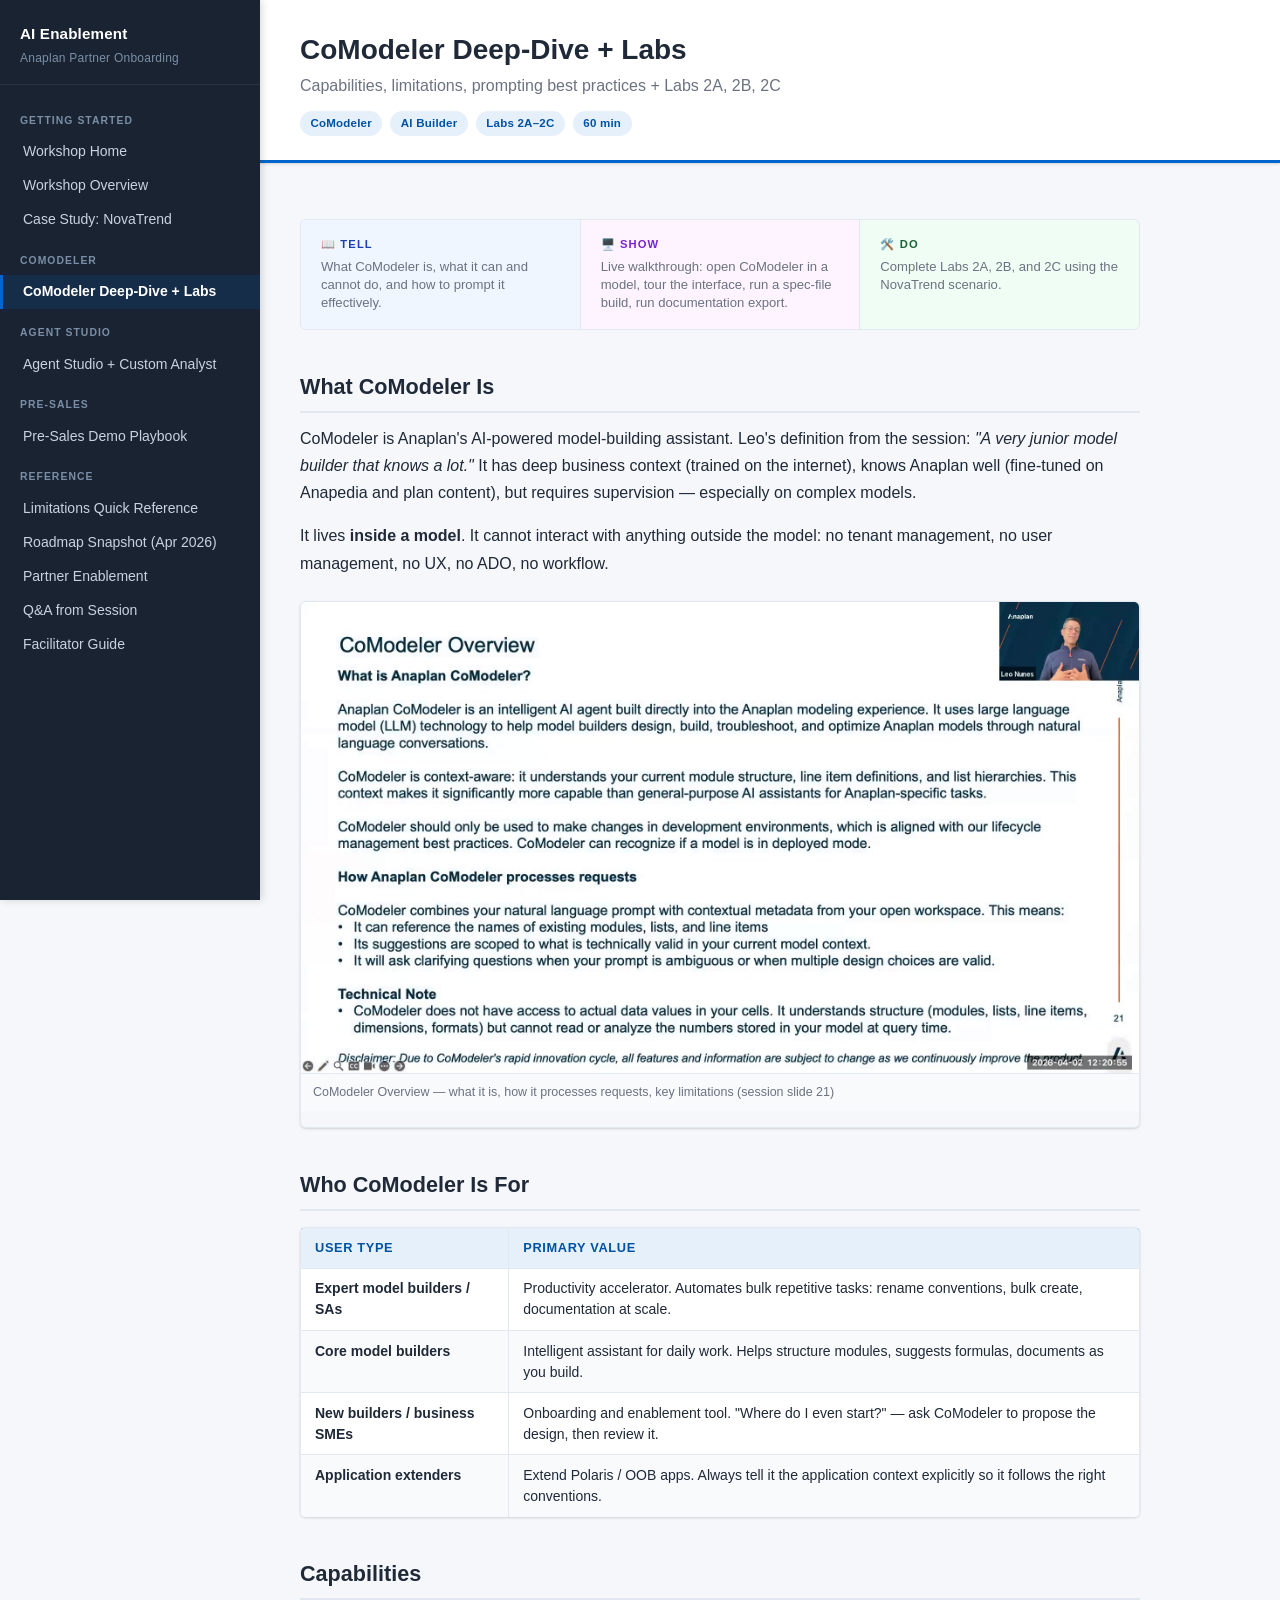
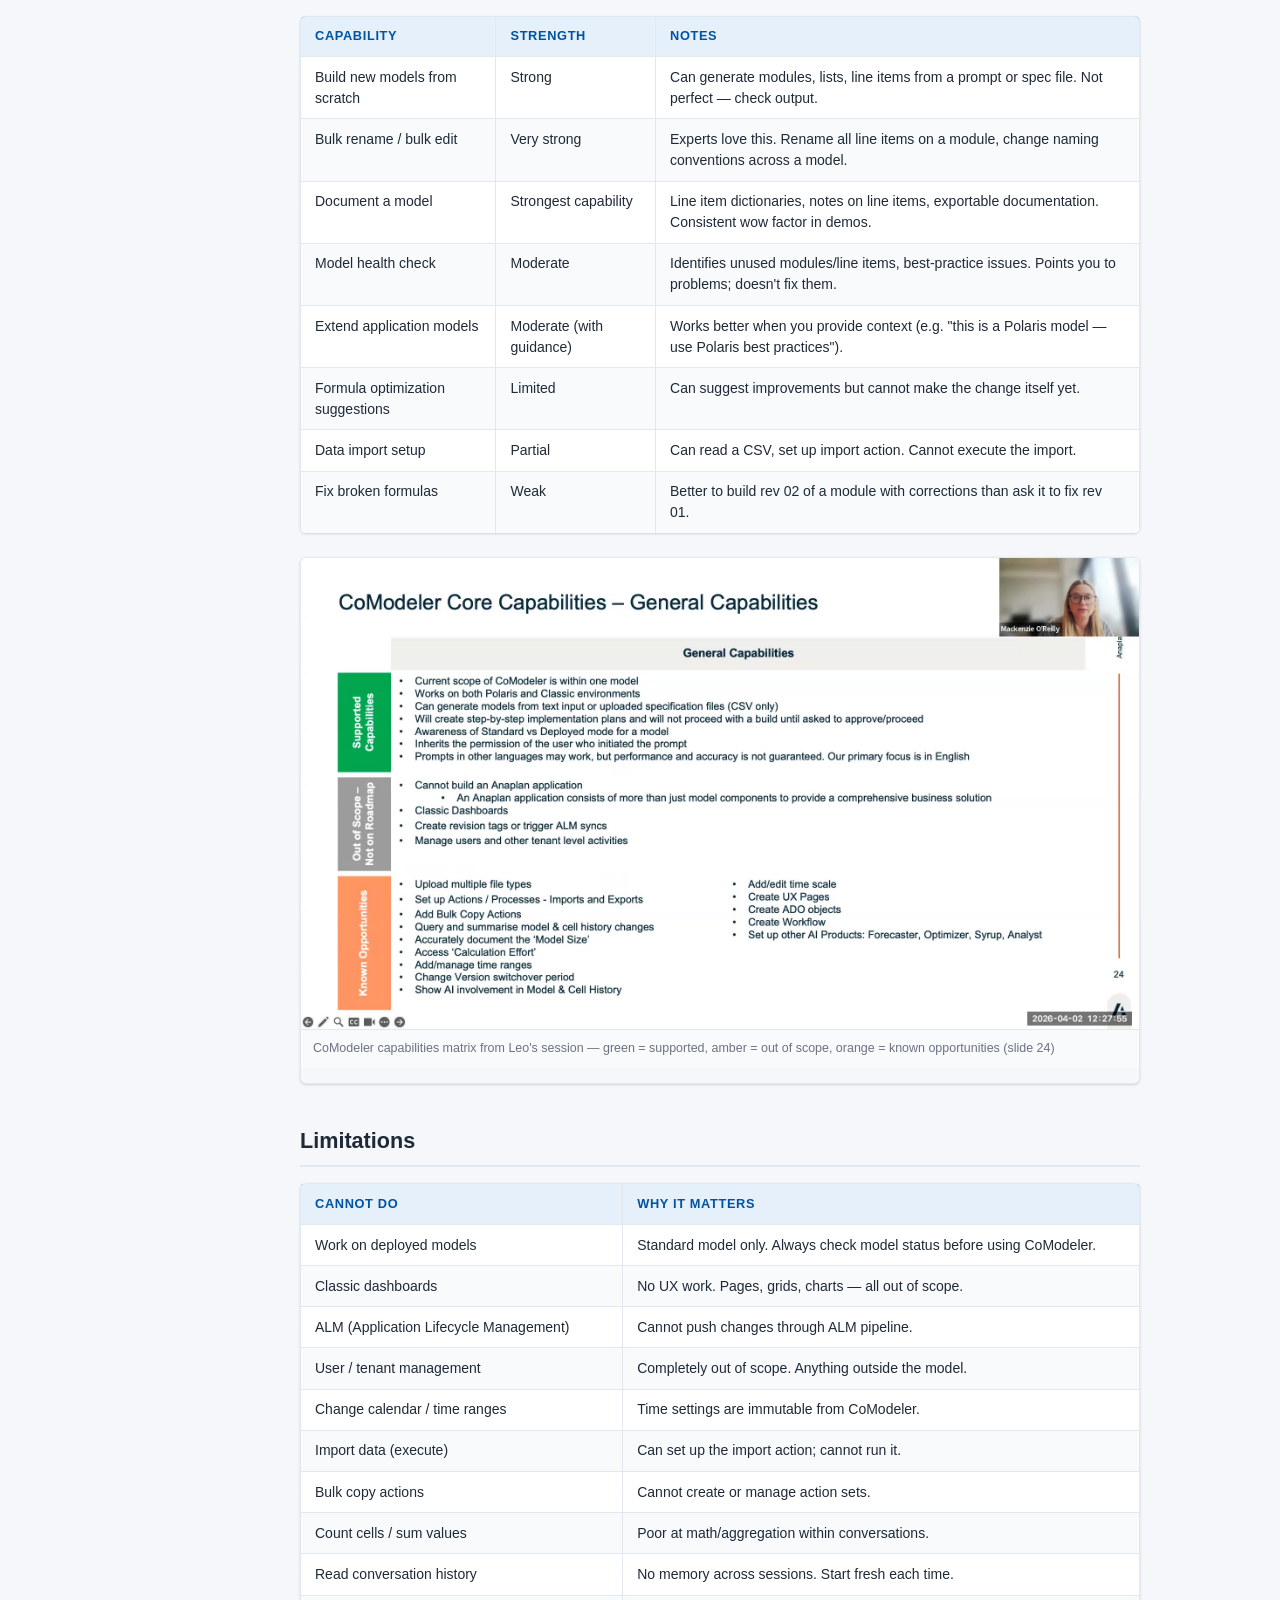
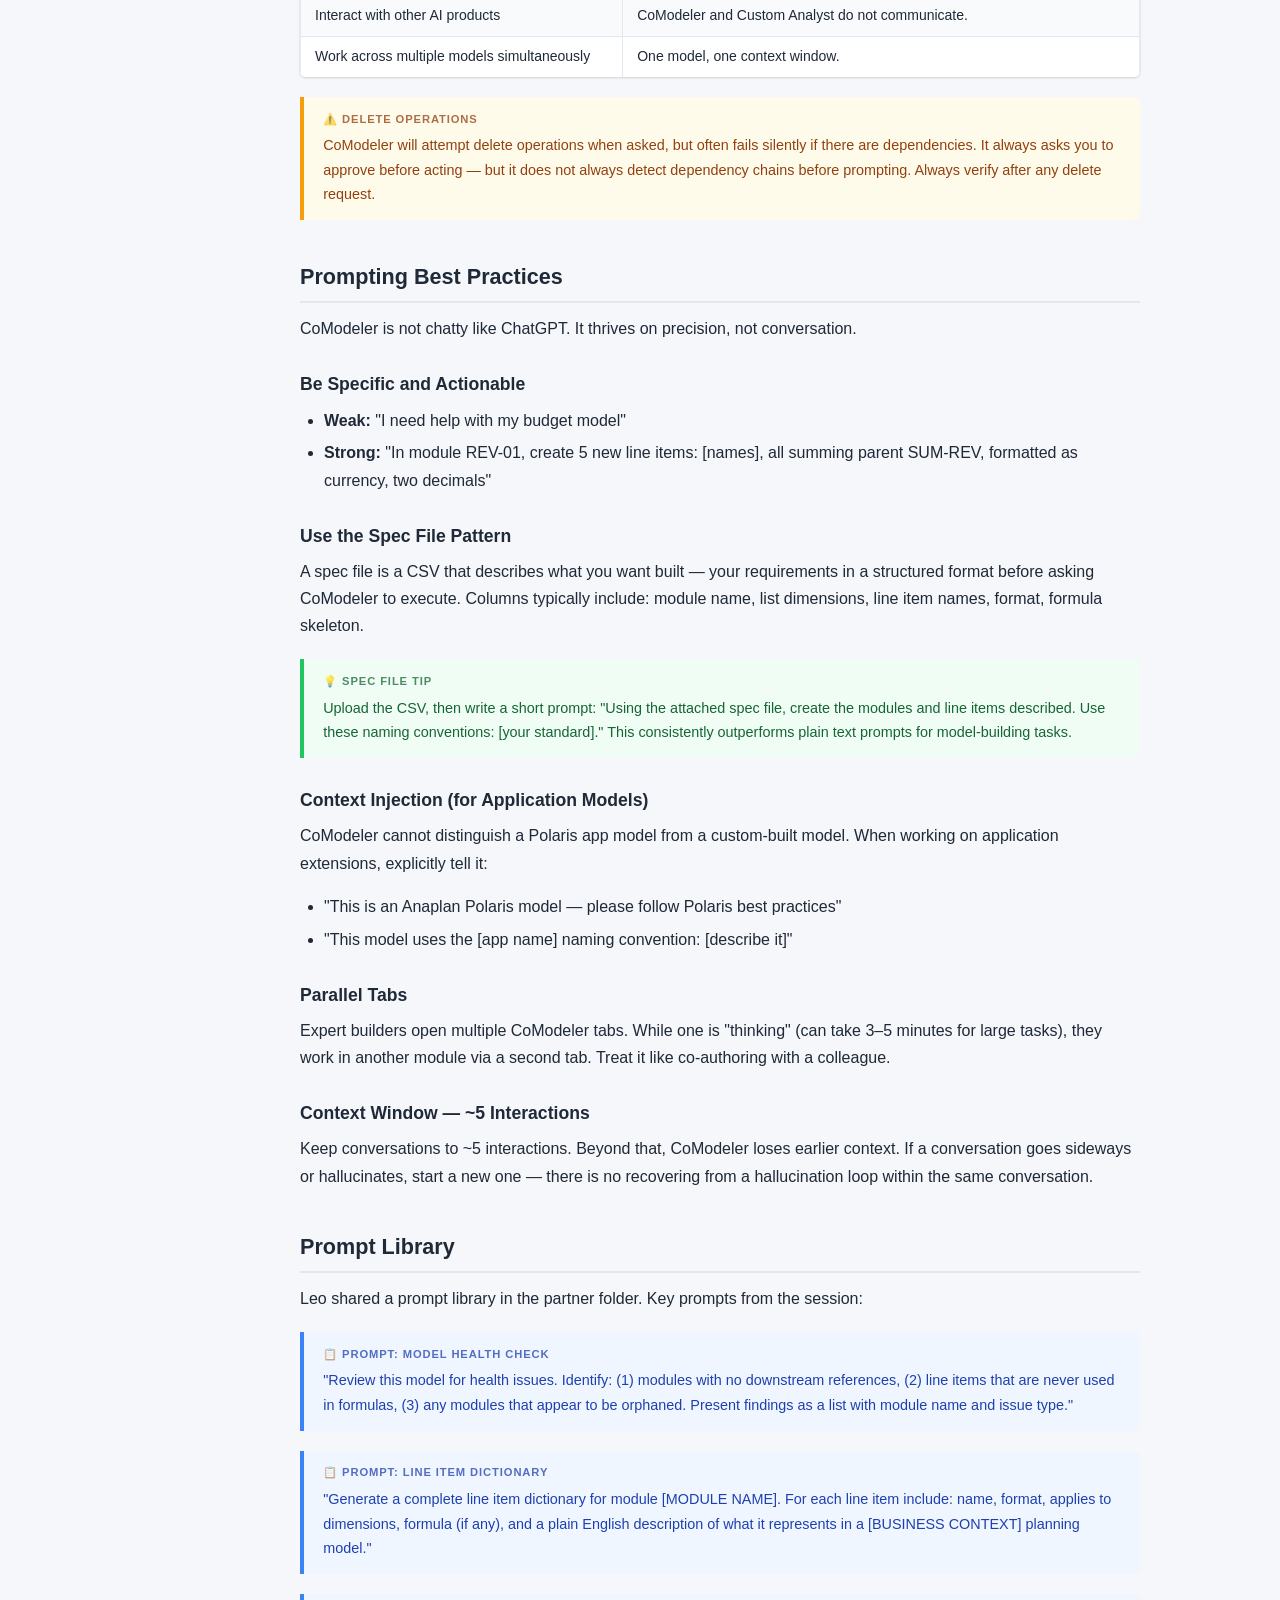
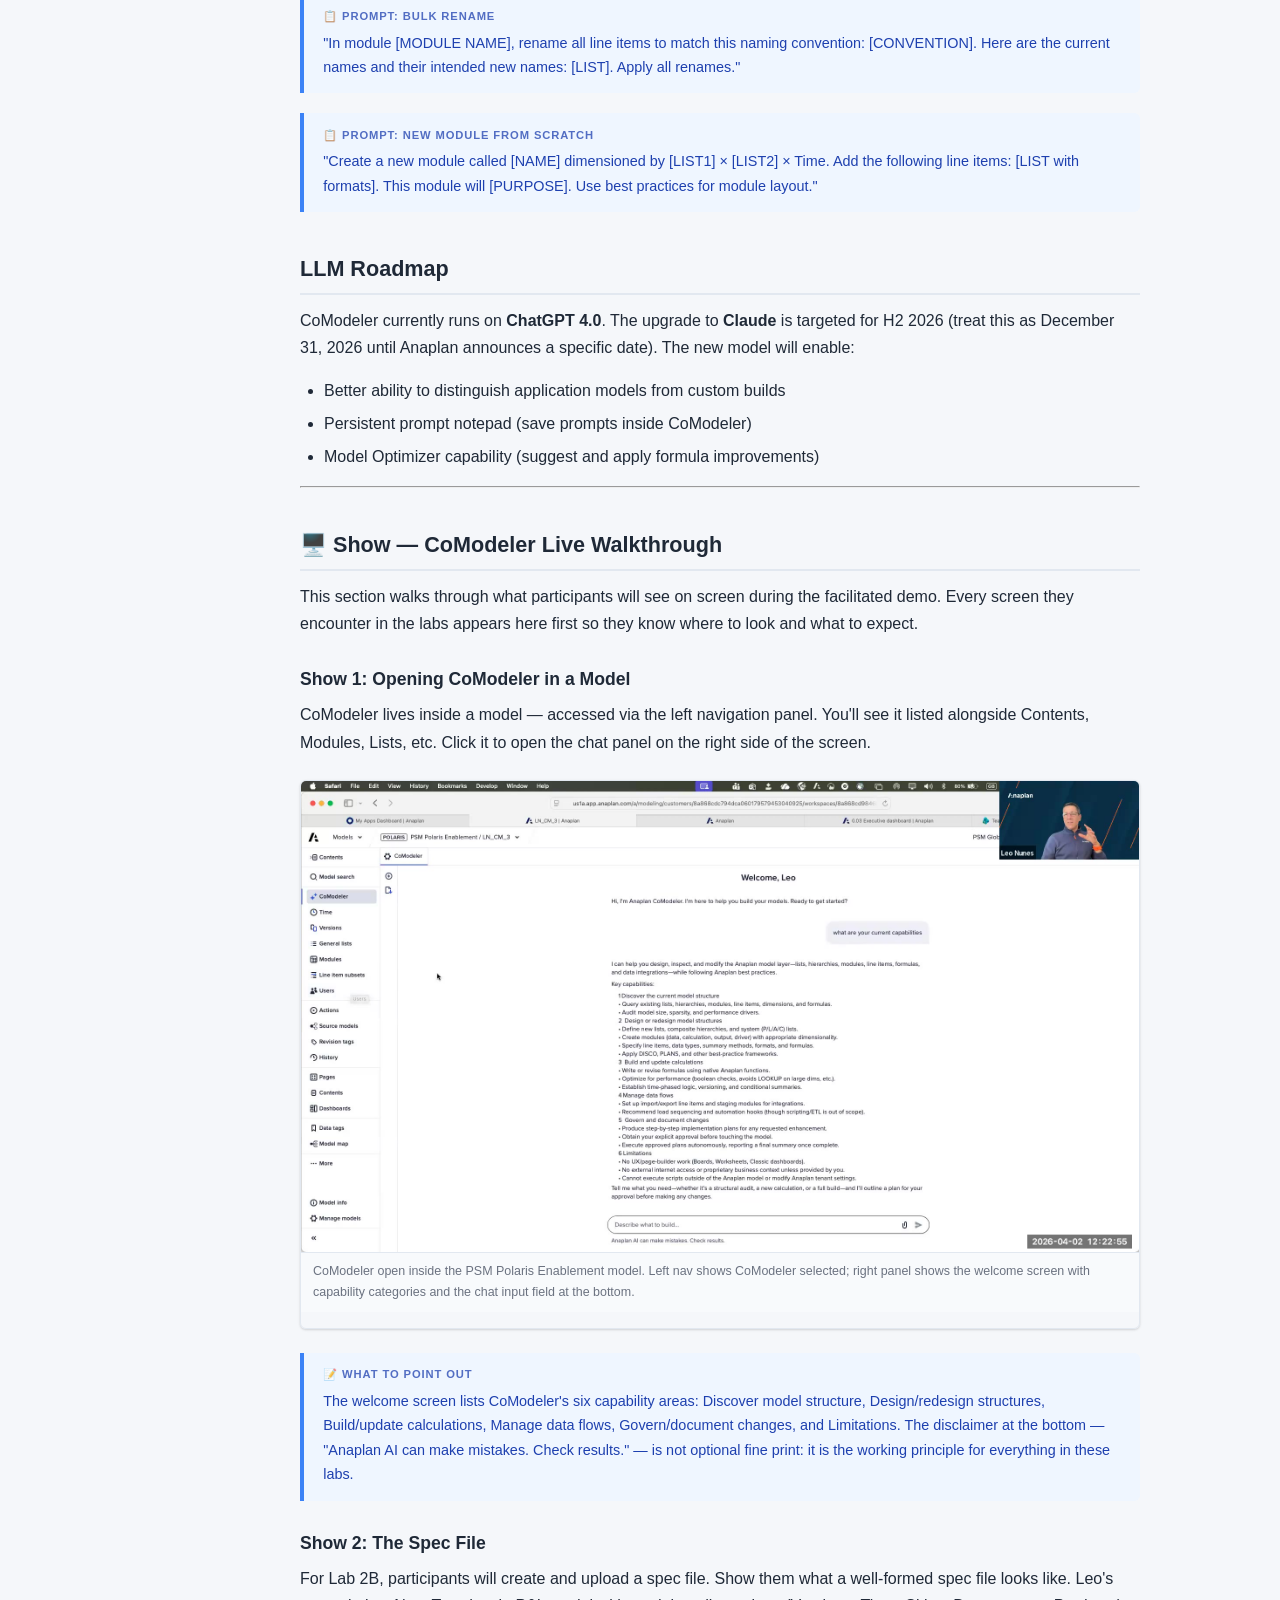
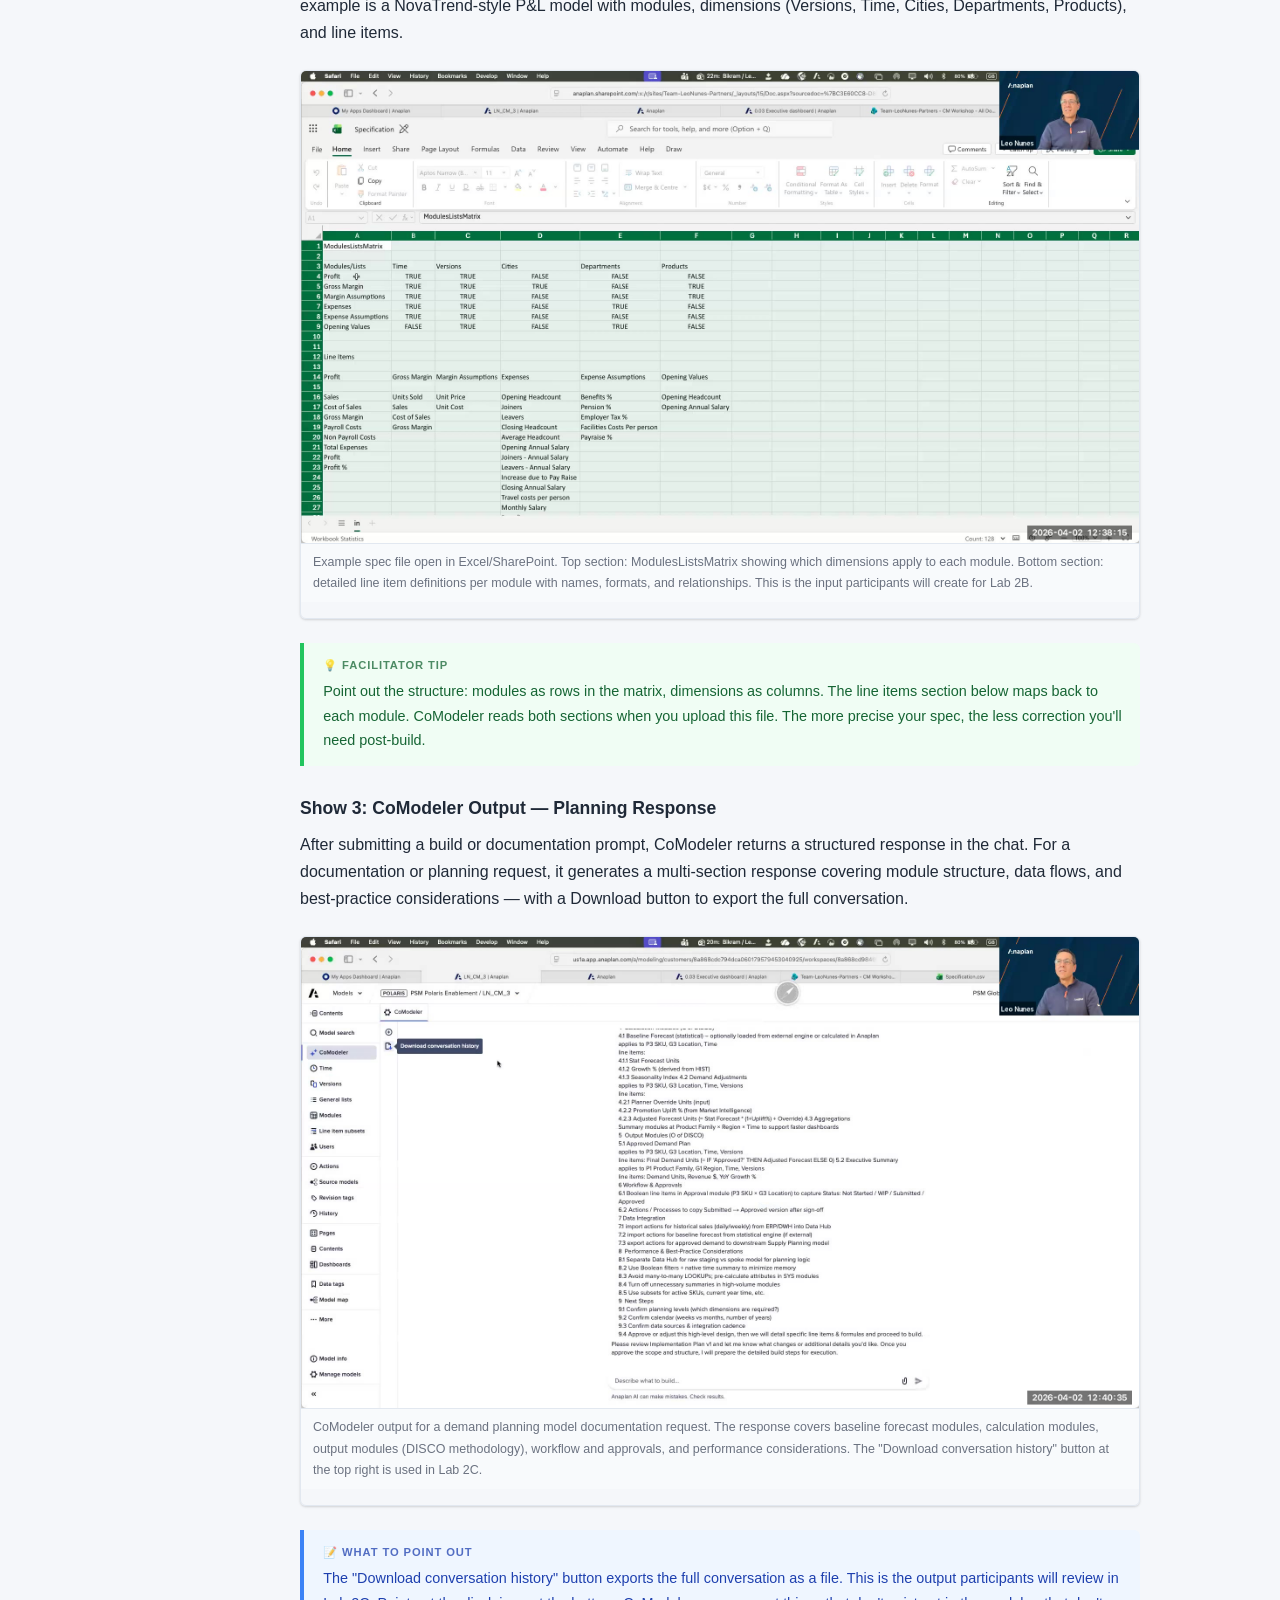
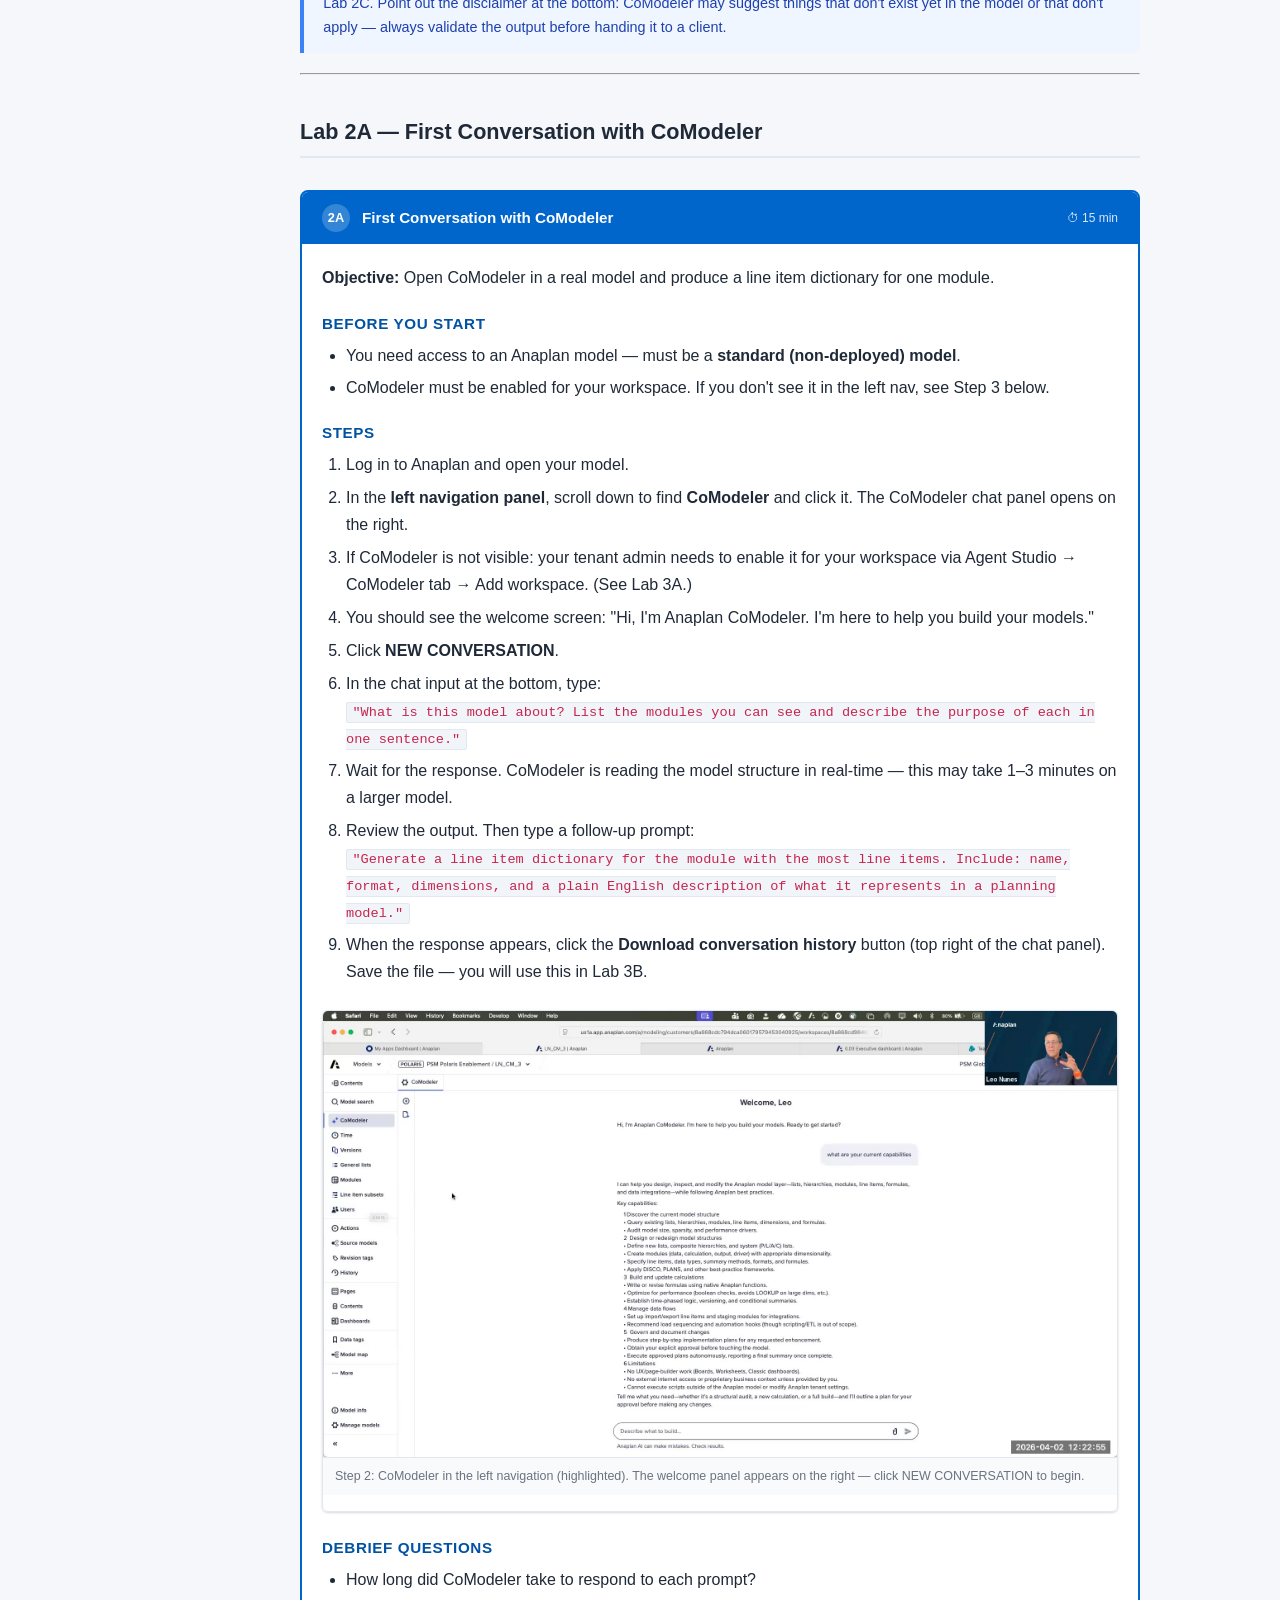
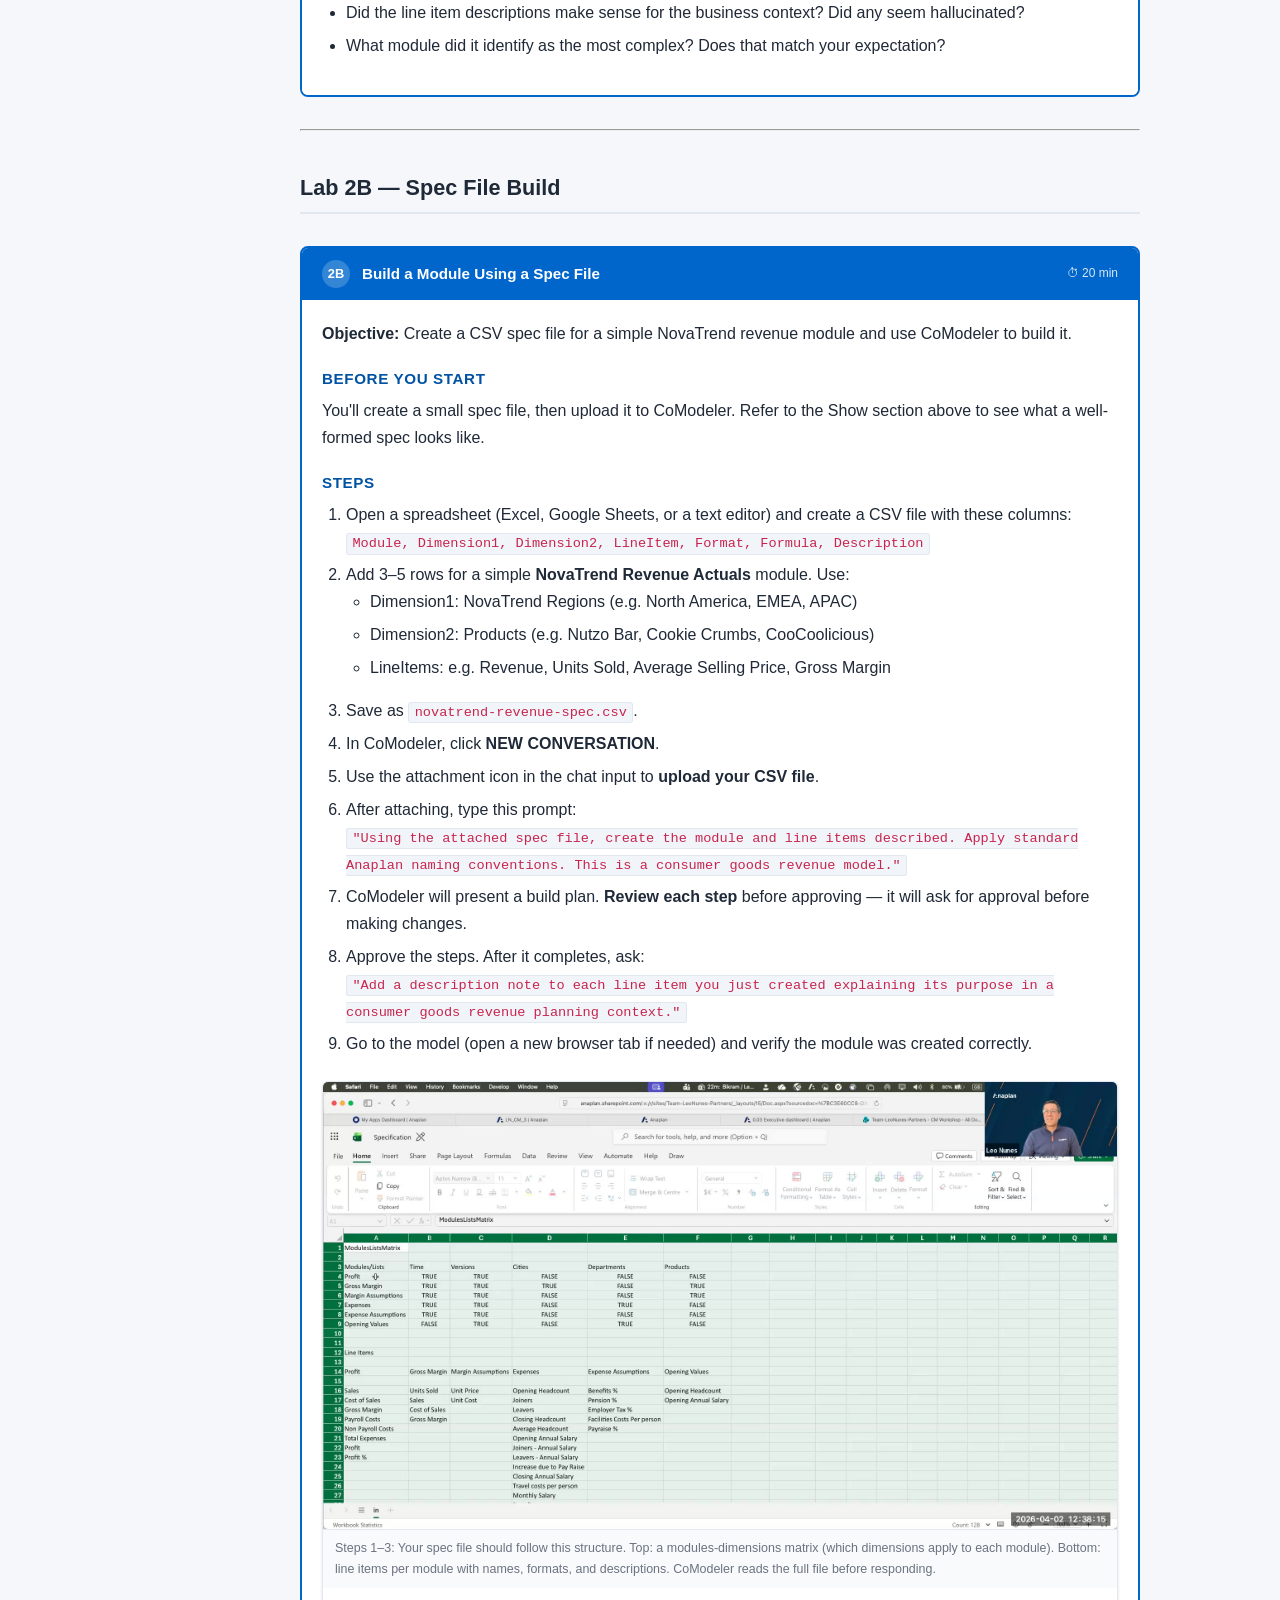
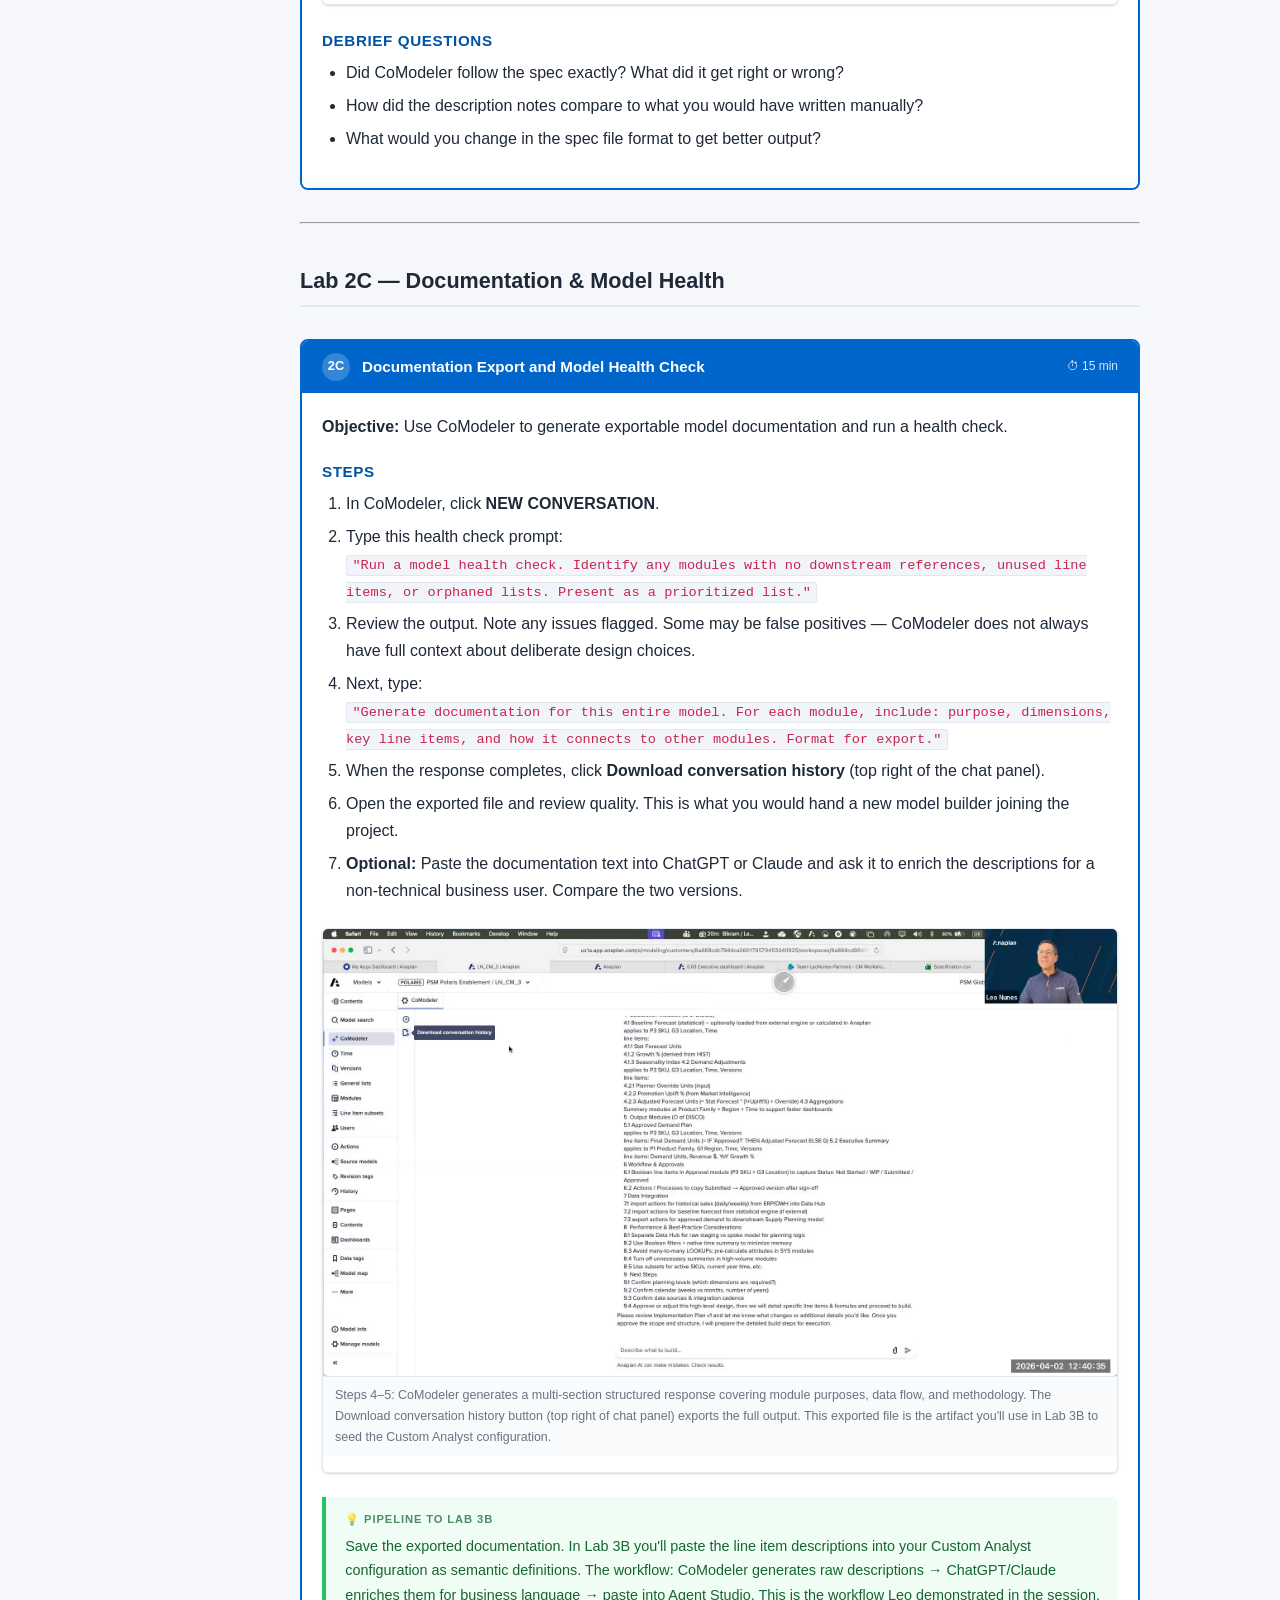
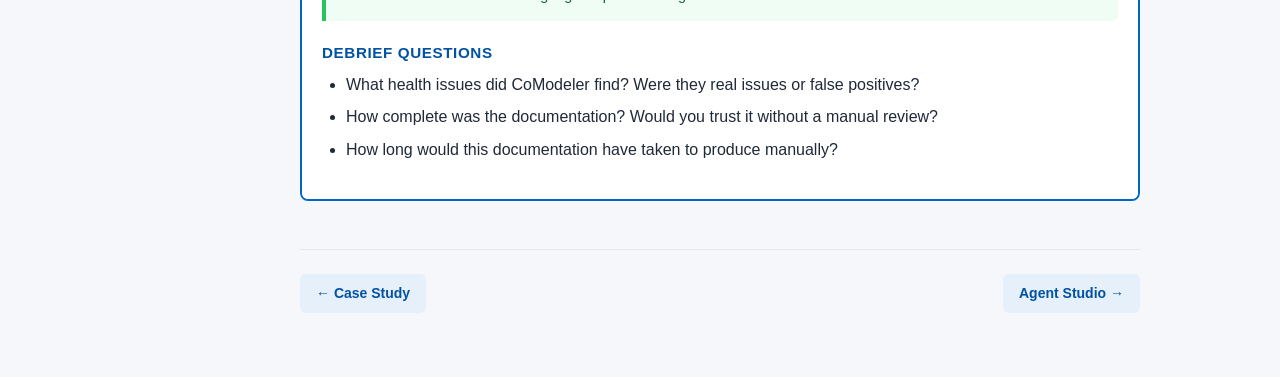
==== commit adb30454: "Add lab screenshots and apply full Tell-Show-Do structure to CoModeler and Agent Studio pages Lab sc" ====
--- a/03-comodeler.html
+++ b/03-comodeler.html
@@ -49,14 +49,18 @@
       </div>
     </div>
     <div class="content-body">
+
+      <!-- ============================================================
+           TELL
+           ============================================================ -->
       <div class="tsd-banner">
         <div class="tsd-step tsd-step-tell">
           <div class="tsd-step-label">📖 Tell</div>
-          <div class="tsd-step-desc">Understand what CoModeler is, what it can and cannot do, and how to prompt it effectively.</div>
+          <div class="tsd-step-desc">What CoModeler is, what it can and cannot do, and how to prompt it effectively.</div>
         </div>
         <div class="tsd-step tsd-step-show">
           <div class="tsd-step-label">🖥️ Show</div>
-          <div class="tsd-step-desc">See CoModeler opened in an Anaplan model. Walk through the Agent Studio configuration for CoModeler access.</div>
+          <div class="tsd-step-desc">Live walkthrough: open CoModeler in a model, tour the interface, run a spec-file build, run documentation export.</div>
         </div>
         <div class="tsd-step tsd-step-do">
           <div class="tsd-step-label">🛠️ Do</div>
@@ -64,29 +68,42 @@
         </div>
       </div>
 
+      <h2>What CoModeler Is</h2>
+      <p>CoModeler is Anaplan's AI-powered model-building assistant. Leo's definition from the session: <em>"A very junior model builder that knows a lot."</em> It has deep business context (trained on the internet), knows Anaplan well (fine-tuned on Anapedia and plan content), but requires supervision — especially on complex models.</p>
+
+      <p>It lives <strong>inside a model</strong>. It cannot interact with anything outside the model: no tenant management, no user management, no UX, no ADO, no workflow.</p>
+
       <div class="screenshot-wrap">
         <img src="./img/ss-1080.jpg" alt="CoModeler Overview slide from Leo's session" class="screenshot">
-        <p class="screenshot-caption">CoModeler Overview — what it is, how it processes requests, key limitations (slide 21)</p>
-      </div>
-
-      <h2>What CoModeler Is</h2>
-      <p>CoModeler is Anaplan's AI-powered model-building assistant. Leo's definition from the session: <em>"A very junior model builder that knows a lot."</em> It has deep business context (trained on the internet), knows Anaplan well (fine-tuned on Anapedia and plan content), but requires supervision — especially on complex models.</p>
-
-      <p>It lives <strong>inside a model</strong>. It cannot interact with anything outside the model: no tenant management, no user management, no UX, no ADO, no workflow.</p>
+        <p class="screenshot-caption">CoModeler Overview — what it is, how it processes requests, key limitations (session slide 21)</p>
+      </div>
+
+      <h2>Who CoModeler Is For</h2>
+      <div class="table-wrap">
+        <table>
+          <thead><tr><th>User Type</th><th>Primary Value</th></tr></thead>
+          <tbody>
+            <tr><td><strong>Expert model builders / SAs</strong></td><td>Productivity accelerator. Automates bulk repetitive tasks: rename conventions, bulk create, documentation at scale.</td></tr>
+            <tr><td><strong>Core model builders</strong></td><td>Intelligent assistant for daily work. Helps structure modules, suggests formulas, documents as you build.</td></tr>
+            <tr><td><strong>New builders / business SMEs</strong></td><td>Onboarding and enablement tool. "Where do I even start?" — ask CoModeler to propose the design, then review it.</td></tr>
+            <tr><td><strong>Application extenders</strong></td><td>Extend Polaris / OOB apps. Always tell it the application context explicitly so it follows the right conventions.</td></tr>
+          </tbody>
+        </table>
+      </div>
 
       <h2>Capabilities</h2>
-            <div class="table-wrap">
+      <div class="table-wrap">
         <table>
           <thead><tr><th>Capability</th><th>Strength</th><th>Notes</th></tr></thead>
           <tbody>
-        <tr><td>Build new models from scratch</td><td>Strong</td><td>Can generate modules, lists, line items from a prompt or spec file. Not perfect — check output.</td></tr>
-        <tr><td>Bulk rename / bulk edit</td><td>Very strong</td><td>Experts love this. Rename all line items on a module, change naming conventions across a model.</td></tr>
-        <tr><td>Document a model</td><td>Strongest capability</td><td>Line item dictionaries, notes on line items, exportable documentation. Wow factor.</td></tr>
-        <tr><td>Model health check</td><td>Moderate</td><td>Identifies unused modules/line items, best-practice issues. Points you to problems; doesn't fix them.</td></tr>
-        <tr><td>Extend application models</td><td>Moderate (with guidance)</td><td>Works better when you provide context (e.g. 'this is a Polaris model — use Polaris best practices').</td></tr>
-        <tr><td>Formula optimization suggestions</td><td>Limited</td><td>Can suggest improvements but cannot make the change itself yet.</td></tr>
-        <tr><td>Data import setup</td><td>Partial</td><td>Can read a CSV, set up import action. Cannot execute the import.</td></tr>
-        <tr><td>Fix broken formulas</td><td>Weak</td><td>Better to build rev 02 of a module with corrections than ask it to fix rev 01.</td></tr>
+            <tr><td>Build new models from scratch</td><td>Strong</td><td>Can generate modules, lists, line items from a prompt or spec file. Not perfect — check output.</td></tr>
+            <tr><td>Bulk rename / bulk edit</td><td>Very strong</td><td>Experts love this. Rename all line items on a module, change naming conventions across a model.</td></tr>
+            <tr><td>Document a model</td><td>Strongest capability</td><td>Line item dictionaries, notes on line items, exportable documentation. Consistent wow factor in demos.</td></tr>
+            <tr><td>Model health check</td><td>Moderate</td><td>Identifies unused modules/line items, best-practice issues. Points you to problems; doesn't fix them.</td></tr>
+            <tr><td>Extend application models</td><td>Moderate (with guidance)</td><td>Works better when you provide context (e.g. "this is a Polaris model — use Polaris best practices").</td></tr>
+            <tr><td>Formula optimization suggestions</td><td>Limited</td><td>Can suggest improvements but cannot make the change itself yet.</td></tr>
+            <tr><td>Data import setup</td><td>Partial</td><td>Can read a CSV, set up import action. Cannot execute the import.</td></tr>
+            <tr><td>Fix broken formulas</td><td>Weak</td><td>Better to build rev 02 of a module with corrections than ask it to fix rev 01.</td></tr>
           </tbody>
         </table>
       </div>
@@ -96,22 +113,22 @@
         <p class="screenshot-caption">CoModeler capabilities matrix from Leo's session — green = supported, amber = out of scope, orange = known opportunities (slide 24)</p>
       </div>
 
-      <h2>Limitations Table</h2>
-            <div class="table-wrap">
+      <h2>Limitations</h2>
+      <div class="table-wrap">
         <table>
           <thead><tr><th>Cannot Do</th><th>Why It Matters</th></tr></thead>
           <tbody>
-        <tr><td>Work on deployed models</td><td>Standard model only. Always check model status before using CoModeler.</td></tr>
-        <tr><td>Classic dashboards</td><td>No UX work. Pages, grids, charts — all out of scope.</td></tr>
-        <tr><td>ALM (Application Lifecycle Management)</td><td>Cannot push changes through ALM pipeline.</td></tr>
-        <tr><td>User / tenant management</td><td>Completely out of scope. Anything outside the model.</td></tr>
-        <tr><td>Change calendar / time ranges</td><td>Time settings are immutable from CoModeler.</td></tr>
-        <tr><td>Import data (execute)</td><td>Can set up the import action; cannot run it.</td></tr>
-        <tr><td>Bulk copy actions</td><td>Cannot create or manage action sets.</td></tr>
-        <tr><td>Count cells / sum values</td><td>Poor at math/aggregation within conversations.</td></tr>
-        <tr><td>Read conversation history</td><td>No memory across sessions. Start fresh each time.</td></tr>
-        <tr><td>Interact with other AI products</td><td>CoModeler and Custom Analyst do not communicate.</td></tr>
-        <tr><td>Work across multiple models simultaneously</td><td>One model, one context window.</td></tr>
+            <tr><td>Work on deployed models</td><td>Standard model only. Always check model status before using CoModeler.</td></tr>
+            <tr><td>Classic dashboards</td><td>No UX work. Pages, grids, charts — all out of scope.</td></tr>
+            <tr><td>ALM (Application Lifecycle Management)</td><td>Cannot push changes through ALM pipeline.</td></tr>
+            <tr><td>User / tenant management</td><td>Completely out of scope. Anything outside the model.</td></tr>
+            <tr><td>Change calendar / time ranges</td><td>Time settings are immutable from CoModeler.</td></tr>
+            <tr><td>Import data (execute)</td><td>Can set up the import action; cannot run it.</td></tr>
+            <tr><td>Bulk copy actions</td><td>Cannot create or manage action sets.</td></tr>
+            <tr><td>Count cells / sum values</td><td>Poor at math/aggregation within conversations.</td></tr>
+            <tr><td>Read conversation history</td><td>No memory across sessions. Start fresh each time.</td></tr>
+            <tr><td>Interact with other AI products</td><td>CoModeler and Custom Analyst do not communicate.</td></tr>
+            <tr><td>Work across multiple models simultaneously</td><td>One model, one context window.</td></tr>
           </tbody>
         </table>
       </div>
@@ -122,16 +139,16 @@
       </div>
 
       <h2>Prompting Best Practices</h2>
-      <p>CoModeler is not chatty like ChatGPT. It thrives on precision, not conversation. Here is what works:</p>
-
-      <h3>Be Specific</h3>
+      <p>CoModeler is not chatty like ChatGPT. It thrives on precision, not conversation.</p>
+
+      <h3>Be Specific and Actionable</h3>
       <ul>
         <li><strong>Weak:</strong> "I need help with my budget model"</li>
         <li><strong>Strong:</strong> "In module REV-01, create 5 new line items: [names], all summing parent SUM-REV, formatted as currency, two decimals"</li>
       </ul>
 
       <h3>Use the Spec File Pattern</h3>
-      <p>A spec file is a CSV that describes what you want built. Think of it as typing out your requirements in a structured format before asking CoModeler to execute. Columns typically include: module name, list dimensions, line item names, format, formula skeleton.</p>
+      <p>A spec file is a CSV that describes what you want built — your requirements in a structured format before asking CoModeler to execute. Columns typically include: module name, list dimensions, line item names, format, formula skeleton.</p>
 
       <div class="callout-tip">
         <span class="callout-label">💡 Spec File Tip</span>
@@ -139,7 +156,7 @@
       </div>
 
       <h3>Context Injection (for Application Models)</h3>
-      <p>CoModeler cannot currently distinguish between a Polaris app model and a custom-built model. When working on application extensions, explicitly tell it:</p>
+      <p>CoModeler cannot distinguish a Polaris app model from a custom-built model. When working on application extensions, explicitly tell it:</p>
       <ul>
         <li>"This is an Anaplan Polaris model — please follow Polaris best practices"</li>
         <li>"This model uses the [app name] naming convention: [describe it]"</li>
@@ -148,7 +165,7 @@
       <h3>Parallel Tabs</h3>
       <p>Expert builders open multiple CoModeler tabs. While one is "thinking" (can take 3–5 minutes for large tasks), they work in another module via a second tab. Treat it like co-authoring with a colleague.</p>
 
-      <h3>Context Window — 5 Interactions</h3>
+      <h3>Context Window — ~5 Interactions</h3>
       <p>Keep conversations to ~5 interactions. Beyond that, CoModeler loses earlier context. If a conversation goes sideways or hallucinates, start a new one — there is no recovering from a hallucination loop within the same conversation.</p>
 
       <h2>Prompt Library</h2>
@@ -182,9 +199,58 @@
         <li>Model Optimizer capability (suggest and apply formula improvements)</li>
       </ul>
 
+      <!-- ============================================================
+           SHOW
+           ============================================================ -->
       <hr>
-      <h2>Lab 2A — First Conversation</h2>
-            <div class="mini-lab">
+      <h2 id="show">🖥️ Show — CoModeler Live Walkthrough</h2>
+      <p>This section walks through what participants will see on screen during the facilitated demo. Every screen they encounter in the labs appears here first so they know where to look and what to expect.</p>
+
+      <h3>Show 1: Opening CoModeler in a Model</h3>
+      <p>CoModeler lives inside a model — accessed via the left navigation panel. You'll see it listed alongside Contents, Modules, Lists, etc. Click it to open the chat panel on the right side of the screen.</p>
+
+      <div class="screenshot-wrap">
+        <img src="./img/lab-2a.jpg" alt="CoModeler interface open inside an Anaplan model — Welcome screen with capabilities list and chat input" class="screenshot">
+        <p class="screenshot-caption">CoModeler open inside the PSM Polaris Enablement model. Left nav shows CoModeler selected; right panel shows the welcome screen with capability categories and the chat input field at the bottom.</p>
+      </div>
+
+      <div class="callout-note">
+        <span class="callout-label">📝 What to point out</span>
+        <p>The welcome screen lists CoModeler's six capability areas: Discover model structure, Design/redesign structures, Build/update calculations, Manage data flows, Govern/document changes, and Limitations. The disclaimer at the bottom — "Anaplan AI can make mistakes. Check results." — is not optional fine print: it is the working principle for everything in these labs.</p>
+      </div>
+
+      <h3>Show 2: The Spec File</h3>
+      <p>For Lab 2B, participants will create and upload a spec file. Show them what a well-formed spec file looks like. Leo's example is a NovaTrend-style P&amp;L model with modules, dimensions (Versions, Time, Cities, Departments, Products), and line items.</p>
+
+      <div class="screenshot-wrap">
+        <img src="./img/lab-2b.jpg" alt="Excel spec file showing module-dimension matrix and line item definitions for a P&amp;L model" class="screenshot">
+        <p class="screenshot-caption">Example spec file open in Excel/SharePoint. Top section: ModulesListsMatrix showing which dimensions apply to each module. Bottom section: detailed line item definitions per module with names, formats, and relationships. This is the input participants will create for Lab 2B.</p>
+      </div>
+
+      <div class="callout-tip">
+        <span class="callout-label">💡 Facilitator Tip</span>
+        <p>Point out the structure: modules as rows in the matrix, dimensions as columns. The line items section below maps back to each module. CoModeler reads both sections when you upload this file. The more precise your spec, the less correction you'll need post-build.</p>
+      </div>
+
+      <h3>Show 3: CoModeler Output — Planning Response</h3>
+      <p>After submitting a build or documentation prompt, CoModeler returns a structured response in the chat. For a documentation or planning request, it generates a multi-section response covering module structure, data flows, and best-practice considerations — with a Download button to export the full conversation.</p>
+
+      <div class="screenshot-wrap">
+        <img src="./img/lab-2c.jpg" alt="CoModeler chat showing structured planning output with module descriptions, DISCO methodology, and a Download conversation history button" class="screenshot">
+        <p class="screenshot-caption">CoModeler output for a demand planning model documentation request. The response covers baseline forecast modules, calculation modules, output modules (DISCO methodology), workflow and approvals, and performance considerations. The "Download conversation history" button at the top right is used in Lab 2C.</p>
+      </div>
+
+      <div class="callout-note">
+        <span class="callout-label">📝 What to point out</span>
+        <p>The "Download conversation history" button exports the full conversation as a file. This is the output participants will review in Lab 2C. Point out the disclaimer at the bottom: CoModeler may suggest things that don't exist yet in the model or that don't apply — always validate the output before handing it to a client.</p>
+      </div>
+
+      <!-- ============================================================
+           DO — Lab 2A
+           ============================================================ -->
+      <hr>
+      <h2>Lab 2A — First Conversation with CoModeler</h2>
+      <div class="mini-lab">
         <div class="mini-lab-header">
           <div class="mini-lab-number">2A</div>
           <div class="mini-lab-title">First Conversation with CoModeler</div>
@@ -192,29 +258,48 @@
         </div>
         <div class="mini-lab-body">
           <p><strong>Objective:</strong> Open CoModeler in a real model and produce a line item dictionary for one module.</p>
+
+          <h4>Before You Start</h4>
+          <ul>
+            <li>You need access to an Anaplan model — must be a <strong>standard (non-deployed) model</strong>.</li>
+            <li>CoModeler must be enabled for your workspace. If you don't see it in the left nav, see Step 3 below.</li>
+          </ul>
+
           <h4>Steps</h4>
           <ol>
-          <li>Open your Anaplan model (must be a standard, non-deployed model).</li>
-          <li>Click the CoModeler icon in the top toolbar.</li>
-          <li>If you don't see it, confirm your tenant admin has enabled CoModeler for your workspace via Agent Studio.</li>
-          <li>Type this prompt: "What is this model about? List the modules you can see and describe the purpose of each in one sentence."</li>
-          <li>Review the response. Note: CoModeler is reading the model structure in real-time.</li>
-          <li>Follow up: "Generate a line item dictionary for the module with the most line items. Include: name, format, dimensions, and a plain English description."</li>
-          <li>Download the response (use the download icon in the chat).</li>
-          <li>Save the output — you will use it in Lab 3B.</li>
+            <li>Log in to Anaplan and open your model.</li>
+            <li>In the <strong>left navigation panel</strong>, scroll down to find <strong>CoModeler</strong> and click it. The CoModeler chat panel opens on the right.</li>
+            <li>If CoModeler is not visible: your tenant admin needs to enable it for your workspace via Agent Studio → CoModeler tab → Add workspace. (See Lab 3A.)</li>
+            <li>You should see the welcome screen: "Hi, I'm Anaplan CoModeler. I'm here to help you build your models."</li>
+            <li>Click <strong>NEW CONVERSATION</strong>.</li>
+            <li>In the chat input at the bottom, type:<br>
+              <code>"What is this model about? List the modules you can see and describe the purpose of each in one sentence."</code></li>
+            <li>Wait for the response. CoModeler is reading the model structure in real-time — this may take 1–3 minutes on a larger model.</li>
+            <li>Review the output. Then type a follow-up prompt:<br>
+              <code>"Generate a line item dictionary for the module with the most line items. Include: name, format, dimensions, and a plain English description of what it represents in a planning model."</code></li>
+            <li>When the response appears, click the <strong>Download conversation history</strong> button (top right of the chat panel). Save the file — you will use this in Lab 3B.</li>
           </ol>
-          <h4>Debrief</h4>
+
+          <div class="screenshot-wrap">
+            <img src="./img/lab-2a.jpg" alt="CoModeler left navigation and welcome screen — where to click to open CoModeler" class="screenshot">
+            <p class="screenshot-caption">Step 2: CoModeler in the left navigation (highlighted). The welcome panel appears on the right — click NEW CONVERSATION to begin.</p>
+          </div>
+
+          <h4>Debrief Questions</h4>
           <ul>
-          <li>How long did CoModeler take to respond to each prompt?</li>
-          <li>Did the line item descriptions make sense for the business context? Did any seem hallucinated?</li>
-          <li>What module did it identify as the most complex? Does that match your expectation?</li>
+            <li>How long did CoModeler take to respond to each prompt?</li>
+            <li>Did the line item descriptions make sense for the business context? Did any seem hallucinated?</li>
+            <li>What module did it identify as the most complex? Does that match your expectation?</li>
           </ul>
         </div>
       </div>
 
+      <!-- ============================================================
+           DO — Lab 2B
+           ============================================================ -->
       <hr>
       <h2>Lab 2B — Spec File Build</h2>
-            <div class="mini-lab">
+      <div class="mini-lab">
         <div class="mini-lab-header">
           <div class="mini-lab-number">2B</div>
           <div class="mini-lab-title">Build a Module Using a Spec File</div>
@@ -222,29 +307,52 @@
         </div>
         <div class="mini-lab-body">
           <p><strong>Objective:</strong> Create a CSV spec file for a simple NovaTrend revenue module and use CoModeler to build it.</p>
+
+          <h4>Before You Start</h4>
+          <p>You'll create a small spec file, then upload it to CoModeler. Refer to the Show section above to see what a well-formed spec looks like.</p>
+
           <h4>Steps</h4>
           <ol>
-          <li>Create a CSV file with columns: Module, Dimension1, Dimension2, LineItem, Format, Formula, Description.</li>
-          <li>Add 3–5 rows for a simple Revenue Actuals module. Use NovaTrend's regions as Dimension1, Products as Dimension2.</li>
-          <li>Save as <code>novatrend-revenue-spec.csv</code>.</li>
-          <li>In CoModeler, upload the CSV file.</li>
-          <li>Type this prompt: "Using the attached spec file, create the module and line items described. Apply standard Anaplan naming conventions. This is a consumer goods revenue model."</li>
-          <li>Approve each step as CoModeler presents it.</li>
-          <li>After creation, ask: "Add a description note to each line item you just created explaining its purpose."</li>
-          <li>Verify the module was created correctly in the model.</li>
+            <li>Open a spreadsheet (Excel, Google Sheets, or a text editor) and create a CSV file with these columns:<br>
+              <code>Module, Dimension1, Dimension2, LineItem, Format, Formula, Description</code></li>
+            <li>Add 3–5 rows for a simple <strong>NovaTrend Revenue Actuals</strong> module. Use:
+              <ul>
+                <li>Dimension1: NovaTrend Regions (e.g. North America, EMEA, APAC)</li>
+                <li>Dimension2: Products (e.g. Nutzo Bar, Cookie Crumbs, CooCoolicious)</li>
+                <li>LineItems: e.g. Revenue, Units Sold, Average Selling Price, Gross Margin</li>
+              </ul>
+            </li>
+            <li>Save as <code>novatrend-revenue-spec.csv</code>.</li>
+            <li>In CoModeler, click <strong>NEW CONVERSATION</strong>.</li>
+            <li>Use the attachment icon in the chat input to <strong>upload your CSV file</strong>.</li>
+            <li>After attaching, type this prompt:<br>
+              <code>"Using the attached spec file, create the module and line items described. Apply standard Anaplan naming conventions. This is a consumer goods revenue model."</code></li>
+            <li>CoModeler will present a build plan. <strong>Review each step</strong> before approving — it will ask for approval before making changes.</li>
+            <li>Approve the steps. After it completes, ask:<br>
+              <code>"Add a description note to each line item you just created explaining its purpose in a consumer goods revenue planning context."</code></li>
+            <li>Go to the model (open a new browser tab if needed) and verify the module was created correctly.</li>
           </ol>
-          <h4>Debrief</h4>
+
+          <div class="screenshot-wrap">
+            <img src="./img/lab-2b.jpg" alt="Example CSV spec file — modules, dimensions, and line items defined in a structured format for upload to CoModeler" class="screenshot">
+            <p class="screenshot-caption">Steps 1–3: Your spec file should follow this structure. Top: a modules-dimensions matrix (which dimensions apply to each module). Bottom: line items per module with names, formats, and descriptions. CoModeler reads the full file before responding.</p>
+          </div>
+
+          <h4>Debrief Questions</h4>
           <ul>
-          <li>Did CoModeler follow the spec exactly? What did it get right or wrong?</li>
-          <li>How did the description notes compare to what you would have written manually?</li>
-          <li>What would you change in the spec file format to get better output?</li>
+            <li>Did CoModeler follow the spec exactly? What did it get right or wrong?</li>
+            <li>How did the description notes compare to what you would have written manually?</li>
+            <li>What would you change in the spec file format to get better output?</li>
           </ul>
         </div>
       </div>
 
+      <!-- ============================================================
+           DO — Lab 2C
+           ============================================================ -->
       <hr>
       <h2>Lab 2C — Documentation &amp; Model Health</h2>
-            <div class="mini-lab">
+      <div class="mini-lab">
         <div class="mini-lab-header">
           <div class="mini-lab-number">2C</div>
           <div class="mini-lab-title">Documentation Export and Model Health Check</div>
@@ -252,29 +360,45 @@
         </div>
         <div class="mini-lab-body">
           <p><strong>Objective:</strong> Use CoModeler to generate exportable model documentation and run a health check.</p>
+
           <h4>Steps</h4>
           <ol>
-          <li>In CoModeler, type: "Run a model health check. Identify any modules with no downstream references, unused line items, or orphaned lists. Present as a prioritized list."</li>
-          <li>Review the output. Note any issues flagged.</li>
-          <li>Next, type: "Generate documentation for this entire model. For each module, include: purpose, dimensions, key line items, and how it connects to other modules. Format for export."</li>
-          <li>Download the documentation export.</li>
-          <li>Open the exported file and review quality. This is what you would hand a new model builder joining the project.</li>
-          <li>Optional: Paste the documentation text into ChatGPT or Claude and ask it to enrich the descriptions. Compare the two versions.</li>
+            <li>In CoModeler, click <strong>NEW CONVERSATION</strong>.</li>
+            <li>Type this health check prompt:<br>
+              <code>"Run a model health check. Identify any modules with no downstream references, unused line items, or orphaned lists. Present as a prioritized list."</code></li>
+            <li>Review the output. Note any issues flagged. Some may be false positives — CoModeler does not always have full context about deliberate design choices.</li>
+            <li>Next, type:<br>
+              <code>"Generate documentation for this entire model. For each module, include: purpose, dimensions, key line items, and how it connects to other modules. Format for export."</code></li>
+            <li>When the response completes, click <strong>Download conversation history</strong> (top right of the chat panel).</li>
+            <li>Open the exported file and review quality. This is what you would hand a new model builder joining the project.</li>
+            <li><strong>Optional:</strong> Paste the documentation text into ChatGPT or Claude and ask it to enrich the descriptions for a non-technical business user. Compare the two versions.</li>
           </ol>
-          <h4>Debrief</h4>
+
+          <div class="screenshot-wrap">
+            <img src="./img/lab-2c.jpg" alt="CoModeler chat showing structured documentation output — module descriptions, methodology notes, and Download conversation history button" class="screenshot">
+            <p class="screenshot-caption">Steps 4–5: CoModeler generates a multi-section structured response covering module purposes, data flow, and methodology. The Download conversation history button (top right of chat panel) exports the full output. This exported file is the artifact you'll use in Lab 3B to seed the Custom Analyst configuration.</p>
+          </div>
+
+          <div class="callout-tip">
+            <span class="callout-label">💡 Pipeline to Lab 3B</span>
+            <p>Save the exported documentation. In Lab 3B you'll paste the line item descriptions into your Custom Analyst configuration as semantic definitions. The workflow: CoModeler generates raw descriptions → ChatGPT/Claude enriches them for business language → paste into Agent Studio. This is the workflow Leo demonstrated in the session.</p>
+          </div>
+
+          <h4>Debrief Questions</h4>
           <ul>
-          <li>What health issues did CoModeler find? Were they real issues or false positives?</li>
-          <li>How complete was the documentation? Would you trust it without a manual review?</li>
-          <li>How long would this documentation have taken to produce manually?</li>
+            <li>What health issues did CoModeler find? Were they real issues or false positives?</li>
+            <li>How complete was the documentation? Would you trust it without a manual review?</li>
+            <li>How long would this documentation have taken to produce manually?</li>
           </ul>
         </div>
       </div>
+
       <div class="prevnext-nav">
-      <a class="prevnext-prev" href="./02-case-study.html">&larr; Case Study</a>
-      <a class="prevnext-next" href="./04-agent-studio.html">Agent Studio &rarr;</a>
+        <a class="prevnext-prev" href="./02-case-study.html">&larr; Case Study</a>
+        <a class="prevnext-next" href="./04-agent-studio.html">Agent Studio &rarr;</a>
       </div>
     </div>
   </main>
   <script src="./js/nav.js"></script>
 </body>
-</html>+</html>
